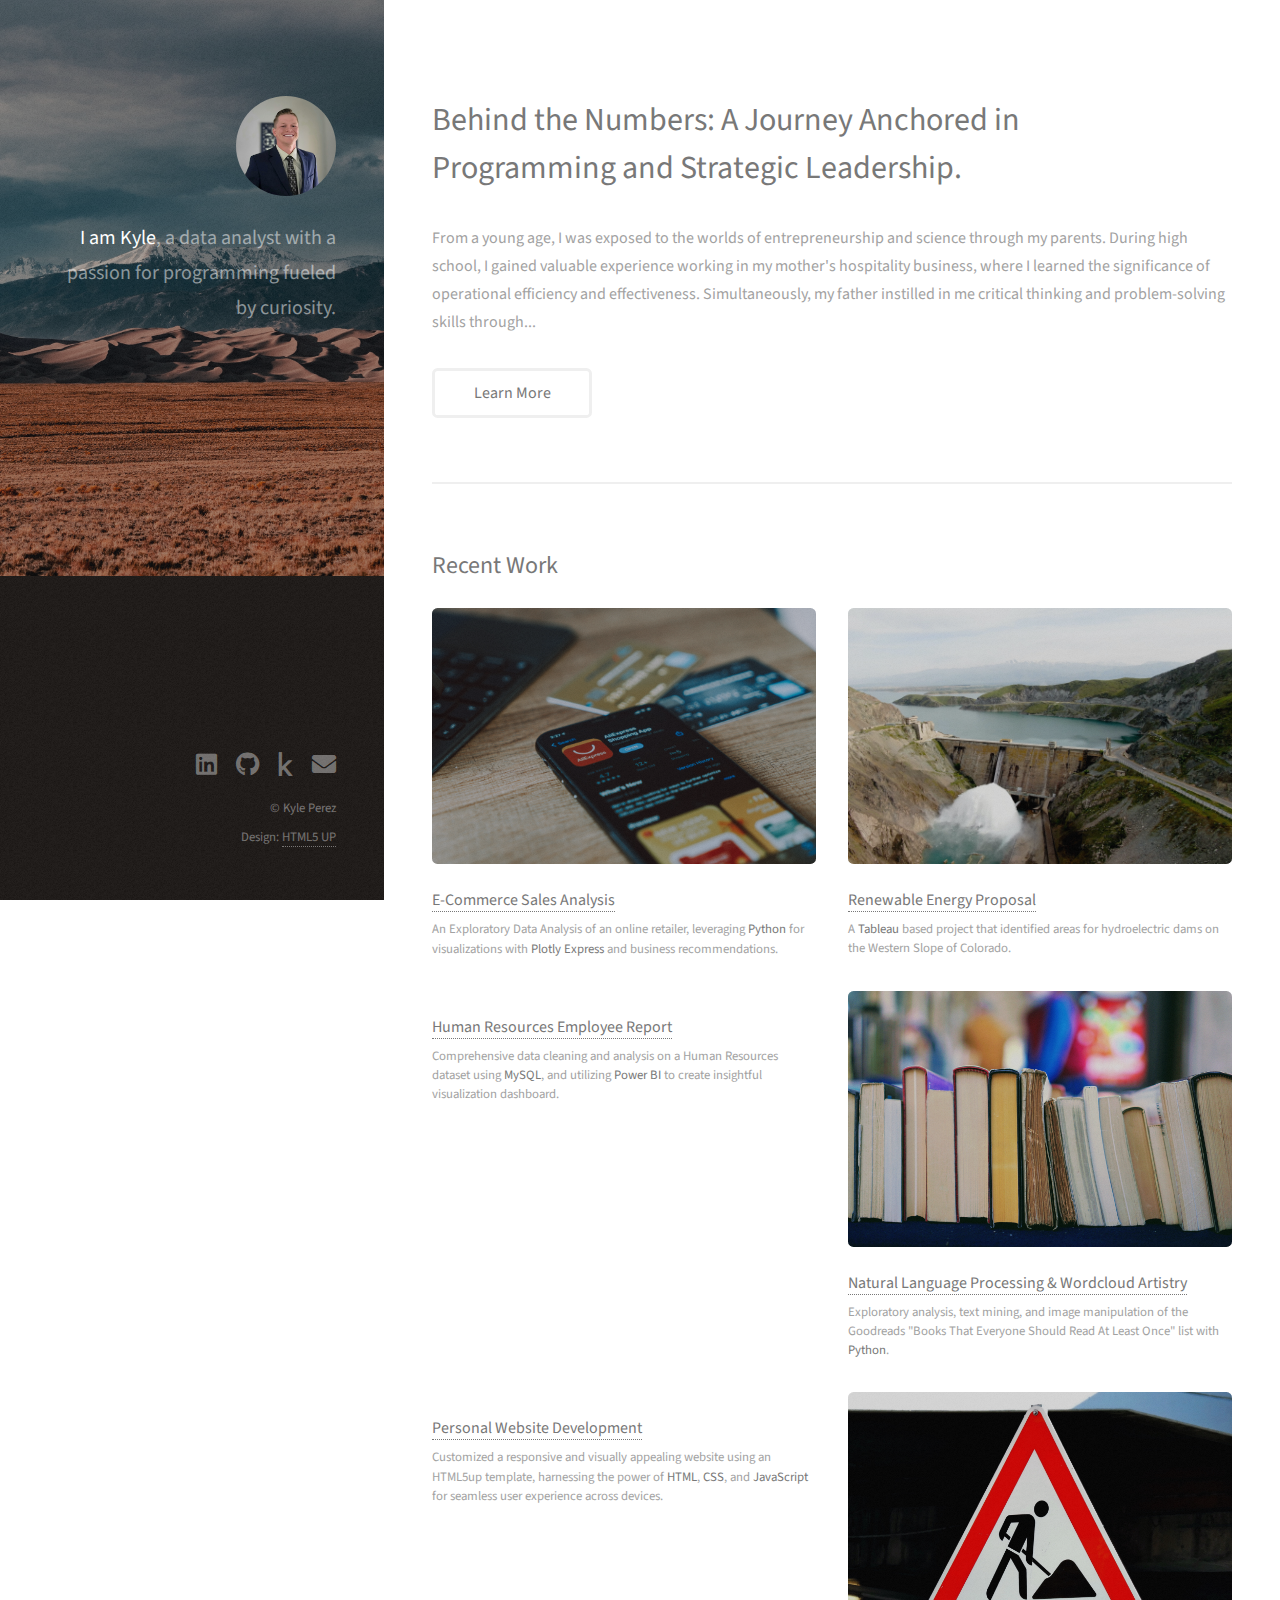
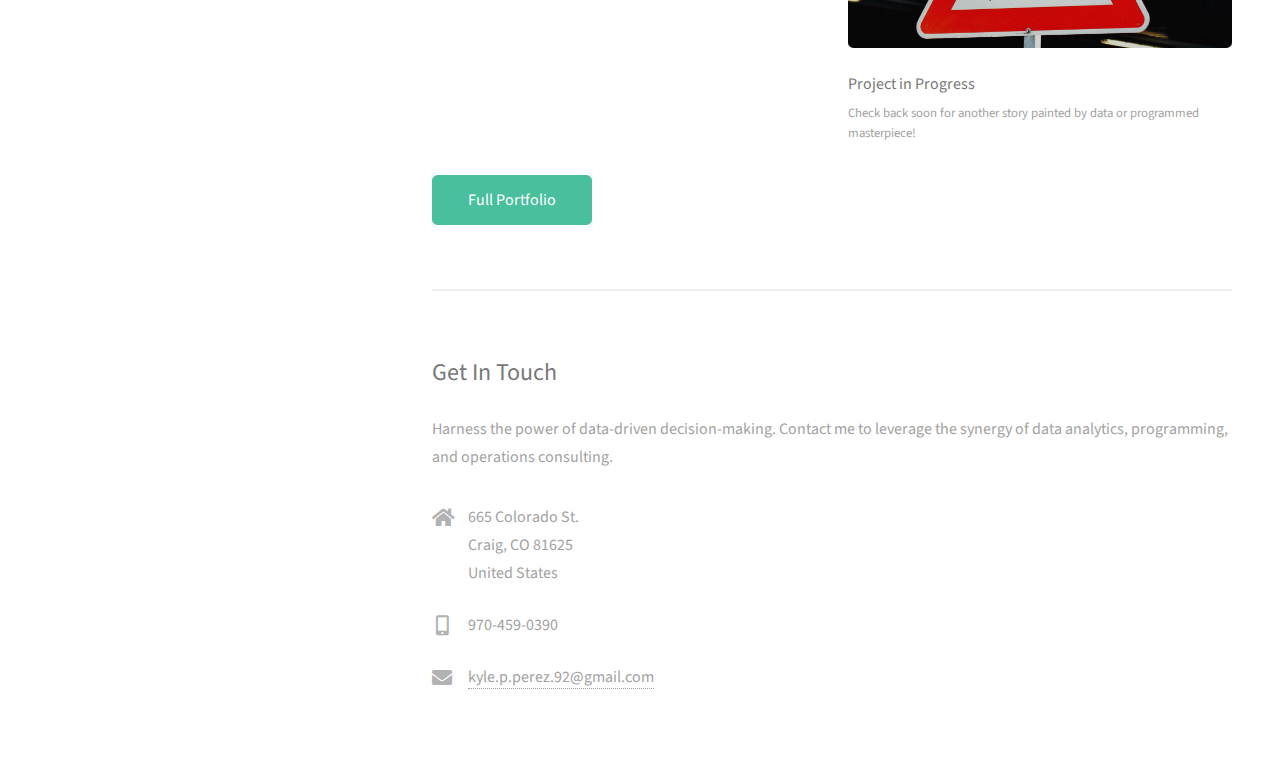
==== index.html @ 9a5f253b "hr" ====
<!DOCTYPE HTML>
<!--
	Strata by HTML5 UP
	html5up.net | @ajlkn
	Free for personal and commercial use under the CCA 3.0 license (html5up.net/license)
-->
<html>
	<head>
		<title>Kyle Perez</title>
		<meta charset="utf-8" />
		<meta name="viewport" content="width=device-width, initial-scale=1, user-scalable=no" />
		<link rel="stylesheet" href="assets/css/main.css" />
	</head>
	<body class="is-preload">

		<!-- Header -->
			<header id="header">
				<div class="inner">
					<a href="images/site_headshot.jpg" class="image avatar"><img src="images/site_headshot.jpg" alt="" /></a>
					<h1><strong>I am Kyle</strong>, a data analyst <br />
					with a passion for programming<br />
					fueled by curiosity.</h1>
				</div>
			</header>

		<!-- Main -->
			<div id="main">

				<!-- One -->
					<section id="one">
						<header class="major">
							<h2>Behind the Numbers: A Journey Anchored in<br />
								Programming and Strategic Leadership.</h2>
						</header>
						<p>From a young age, I was exposed to the worlds of entrepreneurship and science through my parents. During high school, I gained valuable experience working in my mother's hospitality business, where I learned the significance of operational efficiency and effectiveness. Simultaneously, my father instilled in me critical thinking and problem-solving skills through...</p>
						<ul class="actions">
							<li><a href="about-me.html" class="button">Learn More</a></li>
						</ul>
					</section>

				<!-- Two -->
					<section id="two">
						<h2>Recent Work</h2>
						<div class="row">
							<article class="col-6 col-12-xsmall work-item">
								<a href="images/fulls/ecommerce_sample.jpg" class="image fit thumb"><img src="images/thumbs/001.jpg" alt="" /></a>
								<h3><a href="https://nbviewer.org/github/kpperez/Online-Retailer-EDA/blob/main/PXecommerce.ipynb">E-Commerce Sales Analysis</a></h3>
								<p>
									An Exploratory Data Analysis of an online retailer, leveraging <b>Python</b> for visualizations with <b>Plotly Express</b> and business recommendations.
								</p>
							</article>
							<article class="col-6 col-12-xsmall work-item">
								<a href="images/fulls/hydro_elec_sample.jpg" class="image fit thumb"><img src="images/thumbs/002.jpg" alt="" /></a>
								<h3><a href="https://github.com/kpperez/Data-Analyst-Portfolio/tree/main/Renewable-Energy-Proposal">Renewable Energy Proposal</a></h3>
								<p>
									A <b>Tableau</b> based project that identified areas for hydroelectric dams on the Western Slope of Colorado.
								</p>
							</article>
							<article class="col-6 col-12-xsmall work-item">
								<a href="images/fulls/hr_sample.jpg" class="image fit thumb"><img src="images/thumbs/005.jpg" alt="" /></a>
								<h3><a href="https://github.com/kpperez/HR-Employee-Report/tree/main">Human Resources Employee Report</a></h3>
								<p>
									Comprehensive data cleaning and analysis on a Human Resources dataset using <b>MySQL</b>, and utilizing <b>Power BI</b> to create insightful visualization dashboard.
								</p>
							</article>
							<article class="col-6 col-12-xsmall work-item">
								<a href="images/fulls/bookcloud_sample.jpg" class="image fit thumb"><img src="images/thumbs/004.jpg" alt="" /></a>
								<h3><a href="https://github.com/kpperez/Data-Analyst-Portfolio/tree/main/Wordcloud-Artistry">Natural Language Processing & Wordcloud Artistry</a></h3>
								<p>
									Exploratory analysis, text mining, and image manipulation of the Goodreads "Books That Everyone Should Read At Least Once" list with <b>Python</b>.
								</p>
							</article>
							<article class="col-6 col-12-xsmall work-item">
								<a href="images/fulls/webpage_full.jpg" class="image fit thumb"><img src="images/thumbs/003.jpg" alt="" /></a>
								<h3><a href="https://github.com/kpperez/kyleperez.github.io">Personal Website Development</a></h3>
								<p>
									Customized a responsive and visually appealing website using an HTML5up template, harnessing the power of <b>HTML</b>, <b>CSS</b>, and <b>JavaScript</b> for seamless user experience across devices.
								</p>
							</article>
							<article class="col-6 col-12-xsmall work-item">
								<a href="images/fulls/006.jpg" class="image fit thumb"><img src="images/thumbs/006.jpg" alt="" /></a>
								<h3>Project in Progress</h3>
								<p>
									Check back soon for another story painted by data or programmed masterpiece!
								</p>
							</article>
						</div>
						<ul class="actions">
							<li><a href="https://github.com/kpperez/Data-Analyst-Portfolio" class="button primary">Full Portfolio</a></li>
						</ul>
					</section>

				<!-- Three -->
					<section id="three">
						<h2>Get In Touch</h2>
						<p>
							Harness the power of data-driven decision-making. Contact me to leverage the synergy of data analytics, programming, and operations consulting.
						</p>
						<div class="row">
							<div class="col-4 col-12-small">
								<ul class="labeled-icons">
									<li>
										<h3 class="icon solid fa-home"><span class="label">Address</span></h3>
										665 Colorado St.<br />
										Craig, CO 81625<br />
										United States
									</li>
									<li>
										<h3 class="icon solid fa-mobile-alt"><span class="label">Phone</span></h3>
										970-459-0390
									</li>
									<li>
										<h3 class="icon solid fa-envelope"><span class="label">Email</span></h3>
										<a href="mailto:kyle.p.perez.92@gmail.com">kyle.p.perez.92@gmail.com</a>
									</li>
								</ul>
							</div>
						</div>
					</section>

		<!-- Footer -->
			<footer id="footer">
				<div class="inner">
					<ul class="icons">
						<li><a href="https://www.linkedin.com/in/kyle-p-perez/" class="icon brands fa-linkedin"><span class="label">Linkedin</span></a></li>
						<li><a href="https://github.com/kpperez" class="icon brands fa-github"><span class="label">Github</span></a></li>
						<li><a href="https://www.kaggle.com/kpperez" class="icon brands fa-kaggle"><span class="label">Dribbble</span></a></li>
						<li><a href="mailto:kyle.p.perez.92@gmail.com" class="icon solid fa-envelope"><span class="label">Email</span></a></li>
					</ul>
					<ul class="copyright">
						<li>&copy; Kyle Perez</li><li>Design: <a href="http://html5up.net">HTML5 UP</a></li>
					</ul>
				</div>
			</footer>

		<!-- Scripts -->
			<script src="assets/js/jquery.min.js"></script>
			<script src="assets/js/jquery.poptrox.min.js"></script>
			<script src="assets/js/browser.min.js"></script>
			<script src="assets/js/breakpoints.min.js"></script>
			<script src="assets/js/util.js"></script>
			<script src="assets/js/main.js"></script>

	</body>
</html>
---- assets/css/main.css ----
@import url("fontawesome-all.min.css");
@import url("https://fonts.googleapis.com/css?family=Source+Sans+Pro:400,400italic");

/*
	Strata by HTML5 UP
	html5up.net | @ajlkn
	Free for personal and commercial use under the CCA 3.0 license (html5up.net/license)
*/

html, body, div, span, applet, object,
iframe, h1, h2, h3, h4, h5, h6, p, blockquote,
pre, a, abbr, acronym, address, big, cite,
code, del, dfn, em, img, ins, kbd, q, s, samp,
small, strike, strong, sub, sup, tt, var, b,
u, i, center, dl, dt, dd, ol, ul, li, fieldset,
form, label, legend, table, caption, tbody,
tfoot, thead, tr, th, td, article, aside,
canvas, details, embed, figure, figcaption,
footer, header, hgroup, menu, nav, output, ruby,
section, summary, time, mark, audio, video {
	margin: 0;
	padding: 0;
	border: 0;
	font-size: 100%;
	font: inherit;
	vertical-align: baseline;}

article, aside, details, figcaption, figure,
footer, header, hgroup, menu, nav, section {
	display: block;}

body {
	line-height: 1;
}

ol, ul {
	list-style: none;
}

blockquote, q {
	quotes: none;
}

	blockquote:before, blockquote:after, q:before, q:after {
		content: '';
		content: none;
	}

table {
	border-collapse: collapse;
	border-spacing: 0;
}

body {
	-webkit-text-size-adjust: none;
}

mark {
	background-color: transparent;
	color: inherit;
}

input::-moz-focus-inner {
	border: 0;
	padding: 0;
}

input, select, textarea {
	-moz-appearance: none;
	-webkit-appearance: none;
	-ms-appearance: none;
	appearance: none;
}

/* Basic */

	html {
		box-sizing: border-box;
	}

	*, *:before, *:after {
		box-sizing: inherit;
	}

	body {
		background: #fff;
	}

		body.is-preload *, body.is-preload *:before, body.is-preload *:after {
			-moz-animation: none !important;
			-webkit-animation: none !important;
			-ms-animation: none !important;
			animation: none !important;
			-moz-transition: none !important;
			-webkit-transition: none !important;
			-ms-transition: none !important;
			transition: none !important;
		}

	body, input, select, textarea {
		color: #a2a2a2;
		font-family: "Source Sans Pro", Helvetica, sans-serif;
		font-size: 16pt;
		font-weight: 400;
		line-height: 1.75em;
	}

	a {
		-moz-transition: color 0.2s ease-in-out, border-color 0.2s ease-in-out;
		-webkit-transition: color 0.2s ease-in-out, border-color 0.2s ease-in-out;
		-ms-transition: color 0.2s ease-in-out, border-color 0.2s ease-in-out;
		transition: color 0.2s ease-in-out, border-color 0.2s ease-in-out;
		border-bottom: dotted 1px;
		color: #49bf9d;
		text-decoration: none;
	}

		a:hover {
			border-bottom-color: transparent;
			color: #49bf9d !important;
			text-decoration: none;
		}

	strong, b {
		color: #787878;
		font-weight: 400;
	}

	em, i {
		font-style: italic;
	}

	p {
		margin: 0 0 2em 0;
	}

	h1, h2, h3, h4, h5, h6 {
		color: #787878;
		font-weight: 400;
		line-height: 1em;
		margin: 0 0 1em 0;
	}

		h1 a, h2 a, h3 a, h4 a, h5 a, h6 a {
			color: inherit;
			text-decoration: none;
		}

	h1 {
		font-size: 2em;
		line-height: 1.5em;
	}

	h2 {
		font-size: 1.5em;
		line-height: 1.5em;
	}

	h3 {
		font-size: 1.25em;
		line-height: 1.5em;
	}

	h4 {
		font-size: 1.1em;
		line-height: 1.5em;
	}

	h5 {
		font-size: 0.9em;
		line-height: 1.5em;
	}

	h6 {
		font-size: 0.7em;
		line-height: 1.5em;
	}

	sub {
		font-size: 0.8em;
		position: relative;
		top: 0.5em;
	}

	sup {
		font-size: 0.8em;
		position: relative;
		top: -0.5em;
	}

	hr {
		border: 0;
		border-bottom: solid 2px #efefef;
		margin: 2em 0;
	}

		hr.major {
			margin: 3em 0;
		}

	blockquote {
		border-left: solid 6px #efefef;
		font-style: italic;
		margin: 0 0 2em 0;
		padding: 0.5em 0 0.5em 1.5em;
	}

	code {
		background: #f7f7f7;
		border-radius: 0.35em;
		border: solid 2px #efefef;
		font-family: "Courier New", monospace;
		font-size: 0.9em;
		margin: 0 0.25em;
		padding: 0.25em 0.65em;
	}

	pre {
		-webkit-overflow-scrolling: touch;
		font-family: "Courier New", monospace;
		font-size: 0.9em;
		margin: 0 0 2em 0;
	}

		pre code {
			display: block;
			line-height: 1.75em;
			padding: 1em 1.5em;
			overflow-x: auto;
		}

	.align-left {
		text-align: left;
	}

	.align-center {
		text-align: center;
	}

	.align-right {
		text-align: right;
	}

/* Container */

	.container {
		margin: 0 auto;
		max-width: calc(100% - 4em);
		width: 100%;
	}

		.container.xsmall {
			width: 25%;
		}

		.container.small {
			width: 50%;
		}

		.container.medium {
			width: 75%;
		}

		.container.large {
			width: 125%;
		}

		.container.xlarge {
			width: 150%;
		}

		.container.max {
			width: 100%;
		}

		@media screen and (max-width: 980px) {

			.container {
				width: 100% !important;
				max-width: 100% !important;
			}

		}

		@media screen and (max-width: 480px) {

			.container {
				max-width: calc(100% - 3em);
			}

		}

/* Row */

	.row {
		display: flex;
		flex-wrap: wrap;
		box-sizing: border-box;
		align-items: stretch;
	}

		.row > * {
			box-sizing: border-box;
		}

		.row.gtr-uniform > * > :last-child {
			margin-bottom: 0;
		}

		.row.aln-left {
			justify-content: flex-start;
		}

		.row.aln-center {
			justify-content: center;
		}

		.row.aln-right {
			justify-content: flex-end;
		}

		.row.aln-top {
			align-items: flex-start;
		}

		.row.aln-middle {
			align-items: center;
		}

		.row.aln-bottom {
			align-items: flex-end;
		}

		.row > .imp {
			order: -1;
		}

		.row > .col-1 {
			width: 8.33333%;
		}

		.row > .off-1 {
			margin-left: 8.33333%;
		}

		.row > .col-2 {
			width: 16.66667%;
		}

		.row > .off-2 {
			margin-left: 16.66667%;
		}

		.row > .col-3 {
			width: 25%;
		}

		.row > .off-3 {
			margin-left: 25%;
		}

		.row > .col-4 {
			width: 33.33333%;
		}

		.row > .off-4 {
			margin-left: 33.33333%;
		}

		.row > .col-5 {
			width: 41.66667%;
		}

		.row > .off-5 {
			margin-left: 41.66667%;
		}

		.row > .col-6 {
			width: 50%;
		}

		.row > .off-6 {
			margin-left: 50%;
		}

		.row > .col-7 {
			width: 58.33333%;
		}

		.row > .off-7 {
			margin-left: 58.33333%;
		}

		.row > .col-8 {
			width: 66.66667%;
		}

		.row > .off-8 {
			margin-left: 66.66667%;
		}

		.row > .col-9 {
			width: 75%;
		}

		.row > .off-9 {
			margin-left: 75%;
		}

		.row > .col-10 {
			width: 83.33333%;
		}

		.row > .off-10 {
			margin-left: 83.33333%;
		}

		.row > .col-11 {
			width: 91.66667%;
		}

		.row > .off-11 {
			margin-left: 91.66667%;
		}

		.row > .col-12 {
			width: 100%;
		}

		.row > .off-12 {
			margin-left: 100%;
		}

		.row.gtr-0 {
			margin-top: 0;
			margin-left: 0em;
		}

			.row.gtr-0 > * {
				padding: 0 0 0 0em;
			}

			.row.gtr-0.gtr-uniform {
				margin-top: 0em;
			}

				.row.gtr-0.gtr-uniform > * {
					padding-top: 0em;
				}

		.row.gtr-25 {
			margin-top: 0;
			margin-left: -0.625em;
		}

			.row.gtr-25 > * {
				padding: 0 0 0 0.625em;
			}

			.row.gtr-25.gtr-uniform {
				margin-top: -0.625em;
			}

				.row.gtr-25.gtr-uniform > * {
					padding-top: 0.625em;
				}

		.row.gtr-50 {
			margin-top: 0;
			margin-left: -1.25em;
		}

			.row.gtr-50 > * {
				padding: 0 0 0 1.25em;
			}

			.row.gtr-50.gtr-uniform {
				margin-top: -1.25em;
			}

				.row.gtr-50.gtr-uniform > * {
					padding-top: 1.25em;
				}

		.row {
			margin-top: 0;
			margin-left: -2.5em;
		}

			.row > * {
				padding: 0 0 0 2.5em;
			}

			.row.gtr-uniform {
				margin-top: -2.5em;
			}

				.row.gtr-uniform > * {
					padding-top: 2.5em;
				}

		.row.gtr-150 {
			margin-top: 0;
			margin-left: -3.75em;
		}

			.row.gtr-150 > * {
				padding: 0 0 0 3.75em;
			}

			.row.gtr-150.gtr-uniform {
				margin-top: -3.75em;
			}

				.row.gtr-150.gtr-uniform > * {
					padding-top: 3.75em;
				}

		.row.gtr-200 {
			margin-top: 0;
			margin-left: -5em;
		}

			.row.gtr-200 > * {
				padding: 0 0 0 5em;
			}

			.row.gtr-200.gtr-uniform {
				margin-top: -5em;
			}

				.row.gtr-200.gtr-uniform > * {
					padding-top: 5em;
				}

		@media screen and (max-width: 1800px) {

			.row {
				display: flex;
				flex-wrap: wrap;
				box-sizing: border-box;
				align-items: stretch;
			}

				.row > * {
					box-sizing: border-box;
				}

				.row.gtr-uniform > * > :last-child {
					margin-bottom: 0;
				}

				.row.aln-left {
					justify-content: flex-start;
				}

				.row.aln-center {
					justify-content: center;
				}

				.row.aln-right {
					justify-content: flex-end;
				}

				.row.aln-top {
					align-items: flex-start;
				}

				.row.aln-middle {
					align-items: center;
				}

				.row.aln-bottom {
					align-items: flex-end;
				}

				.row > .imp-xlarge {
					order: -1;
				}

				.row > .col-1-xlarge {
					width: 8.33333%;
				}

				.row > .off-1-xlarge {
					margin-left: 8.33333%;
				}

				.row > .col-2-xlarge {
					width: 16.66667%;
				}

				.row > .off-2-xlarge {
					margin-left: 16.66667%;
				}

				.row > .col-3-xlarge {
					width: 25%;
				}

				.row > .off-3-xlarge {
					margin-left: 25%;
				}

				.row > .col-4-xlarge {
					width: 33.33333%;
				}

				.row > .off-4-xlarge {
					margin-left: 33.33333%;
				}

				.row > .col-5-xlarge {
					width: 41.66667%;
				}

				.row > .off-5-xlarge {
					margin-left: 41.66667%;
				}

				.row > .col-6-xlarge {
					width: 50%;
				}

				.row > .off-6-xlarge {
					margin-left: 50%;
				}

				.row > .col-7-xlarge {
					width: 58.33333%;
				}

				.row > .off-7-xlarge {
					margin-left: 58.33333%;
				}

				.row > .col-8-xlarge {
					width: 66.66667%;
				}

				.row > .off-8-xlarge {
					margin-left: 66.66667%;
				}

				.row > .col-9-xlarge {
					width: 75%;
				}

				.row > .off-9-xlarge {
					margin-left: 75%;
				}

				.row > .col-10-xlarge {
					width: 83.33333%;
				}

				.row > .off-10-xlarge {
					margin-left: 83.33333%;
				}

				.row > .col-11-xlarge {
					width: 91.66667%;
				}

				.row > .off-11-xlarge {
					margin-left: 91.66667%;
				}

				.row > .col-12-xlarge {
					width: 100%;
				}

				.row > .off-12-xlarge {
					margin-left: 100%;
				}

				.row.gtr-0 {
					margin-top: 0;
					margin-left: 0em;
				}

					.row.gtr-0 > * {
						padding: 0 0 0 0em;
					}

					.row.gtr-0.gtr-uniform {
						margin-top: 0em;
					}

						.row.gtr-0.gtr-uniform > * {
							padding-top: 0em;
						}

				.row.gtr-25 {
					margin-top: 0;
					margin-left: -0.625em;
				}

					.row.gtr-25 > * {
						padding: 0 0 0 0.625em;
					}

					.row.gtr-25.gtr-uniform {
						margin-top: -0.625em;
					}

						.row.gtr-25.gtr-uniform > * {
							padding-top: 0.625em;
						}

				.row.gtr-50 {
					margin-top: 0;
					margin-left: -1.25em;
				}

					.row.gtr-50 > * {
						padding: 0 0 0 1.25em;
					}

					.row.gtr-50.gtr-uniform {
						margin-top: -1.25em;
					}

						.row.gtr-50.gtr-uniform > * {
							padding-top: 1.25em;
						}

				.row {
					margin-top: 0;
					margin-left: -2.5em;
				}

					.row > * {
						padding: 0 0 0 2.5em;
					}

					.row.gtr-uniform {
						margin-top: -2.5em;
					}

						.row.gtr-uniform > * {
							padding-top: 2.5em;
						}

				.row.gtr-150 {
					margin-top: 0;
					margin-left: -3.75em;
				}

					.row.gtr-150 > * {
						padding: 0 0 0 3.75em;
					}

					.row.gtr-150.gtr-uniform {
						margin-top: -3.75em;
					}

						.row.gtr-150.gtr-uniform > * {
							padding-top: 3.75em;
						}

				.row.gtr-200 {
					margin-top: 0;
					margin-left: -5em;
				}

					.row.gtr-200 > * {
						padding: 0 0 0 5em;
					}

					.row.gtr-200.gtr-uniform {
						margin-top: -5em;
					}

						.row.gtr-200.gtr-uniform > * {
							padding-top: 5em;
						}

		}

		@media screen and (max-width: 1280px) {

			.row {
				display: flex;
				flex-wrap: wrap;
				box-sizing: border-box;
				align-items: stretch;
			}

				.row > * {
					box-sizing: border-box;
				}

				.row.gtr-uniform > * > :last-child {
					margin-bottom: 0;
				}

				.row.aln-left {
					justify-content: flex-start;
				}

				.row.aln-center {
					justify-content: center;
				}

				.row.aln-right {
					justify-content: flex-end;
				}

				.row.aln-top {
					align-items: flex-start;
				}

				.row.aln-middle {
					align-items: center;
				}

				.row.aln-bottom {
					align-items: flex-end;
				}

				.row > .imp-large {
					order: -1;
				}

				.row > .col-1-large {
					width: 8.33333%;
				}

				.row > .off-1-large {
					margin-left: 8.33333%;
				}

				.row > .col-2-large {
					width: 16.66667%;
				}

				.row > .off-2-large {
					margin-left: 16.66667%;
				}

				.row > .col-3-large {
					width: 25%;
				}

				.row > .off-3-large {
					margin-left: 25%;
				}

				.row > .col-4-large {
					width: 33.33333%;
				}

				.row > .off-4-large {
					margin-left: 33.33333%;
				}

				.row > .col-5-large {
					width: 41.66667%;
				}

				.row > .off-5-large {
					margin-left: 41.66667%;
				}

				.row > .col-6-large {
					width: 50%;
				}

				.row > .off-6-large {
					margin-left: 50%;
				}

				.row > .col-7-large {
					width: 58.33333%;
				}

				.row > .off-7-large {
					margin-left: 58.33333%;
				}

				.row > .col-8-large {
					width: 66.66667%;
				}

				.row > .off-8-large {
					margin-left: 66.66667%;
				}

				.row > .col-9-large {
					width: 75%;
				}

				.row > .off-9-large {
					margin-left: 75%;
				}

				.row > .col-10-large {
					width: 83.33333%;
				}

				.row > .off-10-large {
					margin-left: 83.33333%;
				}

				.row > .col-11-large {
					width: 91.66667%;
				}

				.row > .off-11-large {
					margin-left: 91.66667%;
				}

				.row > .col-12-large {
					width: 100%;
				}

				.row > .off-12-large {
					margin-left: 100%;
				}

				.row.gtr-0 {
					margin-top: 0;
					margin-left: 0em;
				}

					.row.gtr-0 > * {
						padding: 0 0 0 0em;
					}

					.row.gtr-0.gtr-uniform {
						margin-top: 0em;
					}

						.row.gtr-0.gtr-uniform > * {
							padding-top: 0em;
						}

				.row.gtr-25 {
					margin-top: 0;
					margin-left: -0.5em;
				}

					.row.gtr-25 > * {
						padding: 0 0 0 0.5em;
					}

					.row.gtr-25.gtr-uniform {
						margin-top: -0.5em;
					}

						.row.gtr-25.gtr-uniform > * {
							padding-top: 0.5em;
						}

				.row.gtr-50 {
					margin-top: 0;
					margin-left: -1em;
				}

					.row.gtr-50 > * {
						padding: 0 0 0 1em;
					}

					.row.gtr-50.gtr-uniform {
						margin-top: -1em;
					}

						.row.gtr-50.gtr-uniform > * {
							padding-top: 1em;
						}

				.row {
					margin-top: 0;
					margin-left: -2em;
				}

					.row > * {
						padding: 0 0 0 2em;
					}

					.row.gtr-uniform {
						margin-top: -2em;
					}

						.row.gtr-uniform > * {
							padding-top: 2em;
						}

				.row.gtr-150 {
					margin-top: 0;
					margin-left: -3em;
				}

					.row.gtr-150 > * {
						padding: 0 0 0 3em;
					}

					.row.gtr-150.gtr-uniform {
						margin-top: -3em;
					}

						.row.gtr-150.gtr-uniform > * {
							padding-top: 3em;
						}

				.row.gtr-200 {
					margin-top: 0;
					margin-left: -4em;
				}

					.row.gtr-200 > * {
						padding: 0 0 0 4em;
					}

					.row.gtr-200.gtr-uniform {
						margin-top: -4em;
					}

						.row.gtr-200.gtr-uniform > * {
							padding-top: 4em;
						}

		}

		@media screen and (max-width: 980px) {

			.row {
				display: flex;
				flex-wrap: wrap;
				box-sizing: border-box;
				align-items: stretch;
			}

				.row > * {
					box-sizing: border-box;
				}

				.row.gtr-uniform > * > :last-child {
					margin-bottom: 0;
				}

				.row.aln-left {
					justify-content: flex-start;
				}

				.row.aln-center {
					justify-content: center;
				}

				.row.aln-right {
					justify-content: flex-end;
				}

				.row.aln-top {
					align-items: flex-start;
				}

				.row.aln-middle {
					align-items: center;
				}

				.row.aln-bottom {
					align-items: flex-end;
				}

				.row > .imp-medium {
					order: -1;
				}

				.row > .col-1-medium {
					width: 8.33333%;
				}

				.row > .off-1-medium {
					margin-left: 8.33333%;
				}

				.row > .col-2-medium {
					width: 16.66667%;
				}

				.row > .off-2-medium {
					margin-left: 16.66667%;
				}

				.row > .col-3-medium {
					width: 25%;
				}

				.row > .off-3-medium {
					margin-left: 25%;
				}

				.row > .col-4-medium {
					width: 33.33333%;
				}

				.row > .off-4-medium {
					margin-left: 33.33333%;
				}

				.row > .col-5-medium {
					width: 41.66667%;
				}

				.row > .off-5-medium {
					margin-left: 41.66667%;
				}

				.row > .col-6-medium {
					width: 50%;
				}

				.row > .off-6-medium {
					margin-left: 50%;
				}

				.row > .col-7-medium {
					width: 58.33333%;
				}

				.row > .off-7-medium {
					margin-left: 58.33333%;
				}

				.row > .col-8-medium {
					width: 66.66667%;
				}

				.row > .off-8-medium {
					margin-left: 66.66667%;
				}

				.row > .col-9-medium {
					width: 75%;
				}

				.row > .off-9-medium {
					margin-left: 75%;
				}

				.row > .col-10-medium {
					width: 83.33333%;
				}

				.row > .off-10-medium {
					margin-left: 83.33333%;
				}

				.row > .col-11-medium {
					width: 91.66667%;
				}

				.row > .off-11-medium {
					margin-left: 91.66667%;
				}

				.row > .col-12-medium {
					width: 100%;
				}

				.row > .off-12-medium {
					margin-left: 100%;
				}

				.row.gtr-0 {
					margin-top: 0;
					margin-left: 0em;
				}

					.row.gtr-0 > * {
						padding: 0 0 0 0em;
					}

					.row.gtr-0.gtr-uniform {
						margin-top: 0em;
					}

						.row.gtr-0.gtr-uniform > * {
							padding-top: 0em;
						}

				.row.gtr-25 {
					margin-top: 0;
					margin-left: -0.5em;
				}

					.row.gtr-25 > * {
						padding: 0 0 0 0.5em;
					}

					.row.gtr-25.gtr-uniform {
						margin-top: -0.5em;
					}

						.row.gtr-25.gtr-uniform > * {
							padding-top: 0.5em;
						}

				.row.gtr-50 {
					margin-top: 0;
					margin-left: -1em;
				}

					.row.gtr-50 > * {
						padding: 0 0 0 1em;
					}

					.row.gtr-50.gtr-uniform {
						margin-top: -1em;
					}

						.row.gtr-50.gtr-uniform > * {
							padding-top: 1em;
						}

				.row {
					margin-top: 0;
					margin-left: -2em;
				}

					.row > * {
						padding: 0 0 0 2em;
					}

					.row.gtr-uniform {
						margin-top: -2em;
					}

						.row.gtr-uniform > * {
							padding-top: 2em;
						}

				.row.gtr-150 {
					margin-top: 0;
					margin-left: -3em;
				}

					.row.gtr-150 > * {
						padding: 0 0 0 3em;
					}

					.row.gtr-150.gtr-uniform {
						margin-top: -3em;
					}

						.row.gtr-150.gtr-uniform > * {
							padding-top: 3em;
						}

				.row.gtr-200 {
					margin-top: 0;
					margin-left: -4em;
				}

					.row.gtr-200 > * {
						padding: 0 0 0 4em;
					}

					.row.gtr-200.gtr-uniform {
						margin-top: -4em;
					}

						.row.gtr-200.gtr-uniform > * {
							padding-top: 4em;
						}

		}

		@media screen and (max-width: 736px) {

			.row {
				display: flex;
				flex-wrap: wrap;
				box-sizing: border-box;
				align-items: stretch;
			}

				.row > * {
					box-sizing: border-box;
				}

				.row.gtr-uniform > * > :last-child {
					margin-bottom: 0;
				}

				.row.aln-left {
					justify-content: flex-start;
				}

				.row.aln-center {
					justify-content: center;
				}

				.row.aln-right {
					justify-content: flex-end;
				}

				.row.aln-top {
					align-items: flex-start;
				}

				.row.aln-middle {
					align-items: center;
				}

				.row.aln-bottom {
					align-items: flex-end;
				}

				.row > .imp-small {
					order: -1;
				}

				.row > .col-1-small {
					width: 8.33333%;
				}

				.row > .off-1-small {
					margin-left: 8.33333%;
				}

				.row > .col-2-small {
					width: 16.66667%;
				}

				.row > .off-2-small {
					margin-left: 16.66667%;
				}

				.row > .col-3-small {
					width: 25%;
				}

				.row > .off-3-small {
					margin-left: 25%;
				}

				.row > .col-4-small {
					width: 33.33333%;
				}

				.row > .off-4-small {
					margin-left: 33.33333%;
				}

				.row > .col-5-small {
					width: 41.66667%;
				}

				.row > .off-5-small {
					margin-left: 41.66667%;
				}

				.row > .col-6-small {
					width: 50%;
				}

				.row > .off-6-small {
					margin-left: 50%;
				}

				.row > .col-7-small {
					width: 58.33333%;
				}

				.row > .off-7-small {
					margin-left: 58.33333%;
				}

				.row > .col-8-small {
					width: 66.66667%;
				}

				.row > .off-8-small {
					margin-left: 66.66667%;
				}

				.row > .col-9-small {
					width: 75%;
				}

				.row > .off-9-small {
					margin-left: 75%;
				}

				.row > .col-10-small {
					width: 83.33333%;
				}

				.row > .off-10-small {
					margin-left: 83.33333%;
				}

				.row > .col-11-small {
					width: 91.66667%;
				}

				.row > .off-11-small {
					margin-left: 91.66667%;
				}

				.row > .col-12-small {
					width: 100%;
				}

				.row > .off-12-small {
					margin-left: 100%;
				}

				.row.gtr-0 {
					margin-top: 0;
					margin-left: 0em;
				}

					.row.gtr-0 > * {
						padding: 0 0 0 0em;
					}

					.row.gtr-0.gtr-uniform {
						margin-top: 0em;
					}

						.row.gtr-0.gtr-uniform > * {
							padding-top: 0em;
						}

				.row.gtr-25 {
					margin-top: 0;
					margin-left: -0.375em;
				}

					.row.gtr-25 > * {
						padding: 0 0 0 0.375em;
					}

					.row.gtr-25.gtr-uniform {
						margin-top: -0.375em;
					}

						.row.gtr-25.gtr-uniform > * {
							padding-top: 0.375em;
						}

				.row.gtr-50 {
					margin-top: 0;
					margin-left: -0.75em;
				}

					.row.gtr-50 > * {
						padding: 0 0 0 0.75em;
					}

					.row.gtr-50.gtr-uniform {
						margin-top: -0.75em;
					}

						.row.gtr-50.gtr-uniform > * {
							padding-top: 0.75em;
						}

				.row {
					margin-top: 0;
					margin-left: -1.5em;
				}

					.row > * {
						padding: 0 0 0 1.5em;
					}

					.row.gtr-uniform {
						margin-top: -1.5em;
					}

						.row.gtr-uniform > * {
							padding-top: 1.5em;
						}

				.row.gtr-150 {
					margin-top: 0;
					margin-left: -2.25em;
				}

					.row.gtr-150 > * {
						padding: 0 0 0 2.25em;
					}

					.row.gtr-150.gtr-uniform {
						margin-top: -2.25em;
					}

						.row.gtr-150.gtr-uniform > * {
							padding-top: 2.25em;
						}

				.row.gtr-200 {
					margin-top: 0;
					margin-left: -3em;
				}

					.row.gtr-200 > * {
						padding: 0 0 0 3em;
					}

					.row.gtr-200.gtr-uniform {
						margin-top: -3em;
					}

						.row.gtr-200.gtr-uniform > * {
							padding-top: 3em;
						}

		}

		@media screen and (max-width: 480px) {

			.row {
				display: flex;
				flex-wrap: wrap;
				box-sizing: border-box;
				align-items: stretch;
			}

				.row > * {
					box-sizing: border-box;
				}

				.row.gtr-uniform > * > :last-child {
					margin-bottom: 0;
				}

				.row.aln-left {
					justify-content: flex-start;
				}

				.row.aln-center {
					justify-content: center;
				}

				.row.aln-right {
					justify-content: flex-end;
				}

				.row.aln-top {
					align-items: flex-start;
				}

				.row.aln-middle {
					align-items: center;
				}

				.row.aln-bottom {
					align-items: flex-end;
				}

				.row > .imp-xsmall {
					order: -1;
				}

				.row > .col-1-xsmall {
					width: 8.33333%;
				}

				.row > .off-1-xsmall {
					margin-left: 8.33333%;
				}

				.row > .col-2-xsmall {
					width: 16.66667%;
				}

				.row > .off-2-xsmall {
					margin-left: 16.66667%;
				}

				.row > .col-3-xsmall {
					width: 25%;
				}

				.row > .off-3-xsmall {
					margin-left: 25%;
				}

				.row > .col-4-xsmall {
					width: 33.33333%;
				}

				.row > .off-4-xsmall {
					margin-left: 33.33333%;
				}

				.row > .col-5-xsmall {
					width: 41.66667%;
				}

				.row > .off-5-xsmall {
					margin-left: 41.66667%;
				}

				.row > .col-6-xsmall {
					width: 50%;
				}

				.row > .off-6-xsmall {
					margin-left: 50%;
				}

				.row > .col-7-xsmall {
					width: 58.33333%;
				}

				.row > .off-7-xsmall {
					margin-left: 58.33333%;
				}

				.row > .col-8-xsmall {
					width: 66.66667%;
				}

				.row > .off-8-xsmall {
					margin-left: 66.66667%;
				}

				.row > .col-9-xsmall {
					width: 75%;
				}

				.row > .off-9-xsmall {
					margin-left: 75%;
				}

				.row > .col-10-xsmall {
					width: 83.33333%;
				}

				.row > .off-10-xsmall {
					margin-left: 83.33333%;
				}

				.row > .col-11-xsmall {
					width: 91.66667%;
				}

				.row > .off-11-xsmall {
					margin-left: 91.66667%;
				}

				.row > .col-12-xsmall {
					width: 100%;
				}

				.row > .off-12-xsmall {
					margin-left: 100%;
				}

				.row.gtr-0 {
					margin-top: 0;
					margin-left: 0em;
				}

					.row.gtr-0 > * {
						padding: 0 0 0 0em;
					}

					.row.gtr-0.gtr-uniform {
						margin-top: 0em;
					}

						.row.gtr-0.gtr-uniform > * {
							padding-top: 0em;
						}

				.row.gtr-25 {
					margin-top: 0;
					margin-left: -0.375em;
				}

					.row.gtr-25 > * {
						padding: 0 0 0 0.375em;
					}

					.row.gtr-25.gtr-uniform {
						margin-top: -0.375em;
					}

						.row.gtr-25.gtr-uniform > * {
							padding-top: 0.375em;
						}

				.row.gtr-50 {
					margin-top: 0;
					margin-left: -0.75em;
				}

					.row.gtr-50 > * {
						padding: 0 0 0 0.75em;
					}

					.row.gtr-50.gtr-uniform {
						margin-top: -0.75em;
					}

						.row.gtr-50.gtr-uniform > * {
							padding-top: 0.75em;
						}

				.row {
					margin-top: 0;
					margin-left: -1.5em;
				}

					.row > * {
						padding: 0 0 0 1.5em;
					}

					.row.gtr-uniform {
						margin-top: -1.5em;
					}

						.row.gtr-uniform > * {
							padding-top: 1.5em;
						}

				.row.gtr-150 {
					margin-top: 0;
					margin-left: -2.25em;
				}

					.row.gtr-150 > * {
						padding: 0 0 0 2.25em;
					}

					.row.gtr-150.gtr-uniform {
						margin-top: -2.25em;
					}

						.row.gtr-150.gtr-uniform > * {
							padding-top: 2.25em;
						}

				.row.gtr-200 {
					margin-top: 0;
					margin-left: -3em;
				}

					.row.gtr-200 > * {
						padding: 0 0 0 3em;
					}

					.row.gtr-200.gtr-uniform {
						margin-top: -3em;
					}

						.row.gtr-200.gtr-uniform > * {
							padding-top: 3em;
						}

		}

/* Section/Article */

	section.special, article.special {
		text-align: center;
	}

	header p {
		color: #b2b2b2;
		position: relative;
		margin: 0 0 1.5em 0;
	}

	header h2 + p {
		font-size: 1.25em;
		margin-top: -1em;
		line-height: 1.5em;
	}

	header h3 + p {
		font-size: 1.1em;
		margin-top: -0.8em;
		line-height: 1.5em;
	}

	header h4 + p,
	header h5 + p,
	header h6 + p {
		font-size: 0.9em;
		margin-top: -0.6em;
		line-height: 1.5em;
	}

	header.major h2 {
		font-size: 2em;
	}

/* Form */

	form {
		margin: 0 0 2em 0;
	}

	label {
		color: #787878;
		display: block;
		font-size: 0.9em;
		font-weight: 400;
		margin: 0 0 1em 0;
	}

	input[type="text"],
	input[type="password"],
	input[type="email"],
	select,
	textarea {
		-moz-appearance: none;
		-webkit-appearance: none;
		-ms-appearance: none;
		appearance: none;
		background: #f7f7f7;
		border-radius: 0.35em;
		border: solid 2px transparent;
		color: inherit;
		display: block;
		outline: 0;
		padding: 0 0.75em;
		text-decoration: none;
		width: 100%;
	}

		input[type="text"]:invalid,
		input[type="password"]:invalid,
		input[type="email"]:invalid,
		select:invalid,
		textarea:invalid {
			box-shadow: none;
		}

		input[type="text"]:focus,
		input[type="password"]:focus,
		input[type="email"]:focus,
		select:focus,
		textarea:focus {
			border-color: #49bf9d;
		}

	select {
		background-image: url("data:image/svg+xml;charset=utf8,%3Csvg xmlns='http://www.w3.org/2000/svg' width='40' height='40' preserveAspectRatio='none' viewBox='0 0 40 40'%3E%3Cpath d='M9.4,12.3l10.4,10.4l10.4-10.4c0.2-0.2,0.5-0.4,0.9-0.4c0.3,0,0.6,0.1,0.9,0.4l3.3,3.3c0.2,0.2,0.4,0.5,0.4,0.9 c0,0.4-0.1,0.6-0.4,0.9L20.7,31.9c-0.2,0.2-0.5,0.4-0.9,0.4c-0.3,0-0.6-0.1-0.9-0.4L4.3,17.3c-0.2-0.2-0.4-0.5-0.4-0.9 c0-0.4,0.1-0.6,0.4-0.9l3.3-3.3c0.2-0.2,0.5-0.4,0.9-0.4S9.1,12.1,9.4,12.3z' fill='%23dfdfdf' /%3E%3C/svg%3E");
		background-size: 1.25rem;
		background-repeat: no-repeat;
		background-position: calc(100% - 1rem) center;
		height: 2.75em;
		padding-right: 2.75em;
		text-overflow: ellipsis;
	}

		select option {
			color: #787878;
			background: #fff;
		}

		select:focus::-ms-value {
			background-color: transparent;
		}

		select::-ms-expand {
			display: none;
		}

	input[type="text"],
	input[type="password"],
	input[type="email"],
	select {
		height: 2.75em;
	}

	textarea {
		padding: 0.75em;
	}

	input[type="checkbox"],
	input[type="radio"] {
		-moz-appearance: none;
		-webkit-appearance: none;
		-ms-appearance: none;
		appearance: none;
		display: block;
		float: left;
		margin-right: -2em;
		opacity: 0;
		width: 1em;
		z-index: -1;
	}

		input[type="checkbox"] + label,
		input[type="radio"] + label {
			text-decoration: none;
			color: #a2a2a2;
			cursor: pointer;
			display: inline-block;
			font-size: 1em;
			font-weight: 400;
			padding-left: 2.4em;
			padding-right: 0.75em;
			position: relative;
		}

			input[type="checkbox"] + label:before,
			input[type="radio"] + label:before {
				-moz-osx-font-smoothing: grayscale;
				-webkit-font-smoothing: antialiased;
				display: inline-block;
				font-style: normal;
				font-variant: normal;
				text-rendering: auto;
				line-height: 1;
				text-transform: none !important;
				font-family: 'Font Awesome 5 Free';
				font-weight: 900;
			}

			input[type="checkbox"] + label:before,
			input[type="radio"] + label:before {
				background: #f7f7f7;
				border-radius: 0.35em;
				border: solid 2px transparent;
				content: '';
				display: inline-block;
				font-size: 0.8em;
				height: 2.0625em;
				left: 0;
				line-height: 1.85625em;
				position: absolute;
				text-align: center;
				top: 0;
				width: 2.0625em;
			}

		input[type="checkbox"]:checked + label:before,
		input[type="radio"]:checked + label:before {
			background: #787878;
			border-color: #787878;
			color: #fff;
			content: '\f00c';
		}

		input[type="checkbox"]:focus + label:before,
		input[type="radio"]:focus + label:before {
			border-color: #49bf9d;
		}

	input[type="checkbox"] + label:before {
		border-radius: 0.35em;
	}

	input[type="radio"] + label:before {
		border-radius: 100%;
	}

	::-webkit-input-placeholder {
		color: #b2b2b2 !important;
		opacity: 1.0;
	}

	:-moz-placeholder {
		color: #b2b2b2 !important;
		opacity: 1.0;
	}

	::-moz-placeholder {
		color: #b2b2b2 !important;
		opacity: 1.0;
	}

	:-ms-input-placeholder {
		color: #b2b2b2 !important;
		opacity: 1.0;
	}

/* Box */

	.box {
		border-radius: 0.35em;
		border: solid 2px #efefef;
		margin-bottom: 2em;
		padding: 1.5em;
	}

		.box > :last-child,
		.box > :last-child > :last-child,
		.box > :last-child > :last-child > :last-child {
			margin-bottom: 0;
		}

		.box.alt {
			border: 0;
			border-radius: 0;
			padding: 0;
		}

/* Icon */

	.icon {
		text-decoration: none;
		border-bottom: none;
		position: relative;
	}

		.icon:before {
			-moz-osx-font-smoothing: grayscale;
			-webkit-font-smoothing: antialiased;
			display: inline-block;
			font-style: normal;
			font-variant: normal;
			text-rendering: auto;
			line-height: 1;
			text-transform: none !important;
			font-family: 'Font Awesome 5 Free';
			font-weight: 400;
		}

		.icon > .label {
			display: none;
		}

		.icon:before {
			line-height: inherit;
		}

		.icon.solid:before {
			font-weight: 900;
		}

		.icon.brands:before {
			font-family: 'Font Awesome 5 Brands';
		}

/* Image */

	.image {
		border-radius: 0.35em;
		border: 0;
		display: inline-block;
		position: relative;
	}

		.image:before {
			-moz-transition: opacity 0.2s ease-in-out;
			-webkit-transition: opacity 0.2s ease-in-out;
			-ms-transition: opacity 0.2s ease-in-out;
			transition: opacity 0.2s ease-in-out;
			background: url("images/overlay.png");
			border-radius: 0.35em;
			content: '';
			display: block;
			height: 100%;
			left: 0;
			opacity: 0.5;
			position: absolute;
			top: 0;
			width: 100%;
		}

		.image.thumb {
			text-align: center;
		}

			.image.thumb:after {
				-moz-transition: opacity 0.2s ease-in-out;
				-webkit-transition: opacity 0.2s ease-in-out;
				-ms-transition: opacity 0.2s ease-in-out;
				transition: opacity 0.2s ease-in-out;
				border-radius: 0.35em;
				border: solid 3px rgba(255, 255, 255, 0.5);
				color: #fff;
				content: 'View';
				display: inline-block;
				font-size: 0.8em;
				font-weight: 400;
				left: 50%;
				line-height: 2.25em;
				margin: -1.25em 0 0 -3em;
				opacity: 0;
				padding: 0 1.5em;
				position: absolute;
				text-align: center;
				text-decoration: none;
				top: 50%;
				white-space: nowrap;
			}

			.image.thumb:hover:after {
				opacity: 1.0;
			}

			.image.thumb:hover:before {
				background: url("images/overlay.png"), url("images/overlay.png");
				opacity: 1.0;
			}

		.image img {
			border-radius: 0.35em;
			display: block;
		}

		.image.left {
			float: left;
			margin: 0 1.5em 1em 0;
			top: 0.25em;
		}

		.image.right {
			float: right;
			margin: 0 0 1em 1.5em;
			top: 0.25em;
		}

		.image.left, .image.right {
			max-width: 40%;
		}

			.image.left img, .image.right img {
				width: 100%;
			}

		.image.fit {
			display: block;
			margin: 0 0 2em 0;
			width: 100%;
		}

			.image.fit img {
				width: 100%;
			}

		.image.avatar {
			border-radius: 100%;
		}

			.image.avatar:before {
				display: none;
			}

			.image.avatar img {
				border-radius: 100%;
				width: 100%;
			}

/* List */

	ol {
		list-style: decimal;
		margin: 0 0 2em 0;
		padding-left: 1.25em;
	}

		ol li {
			padding-left: 0.25em;
		}

	ul {
		list-style: disc;
		margin: 0 0 2em 0;
		padding-left: 1em;
	}

		ul li {
			padding-left: 0.5em;
		}

		ul.alt {
			list-style: none;
			padding-left: 0;
		}

			ul.alt li {
				border-top: solid 2px #efefef;
				padding: 0.5em 0;
			}

				ul.alt li:first-child {
					border-top: 0;
					padding-top: 0;
				}

	dl {
		margin: 0 0 2em 0;
	}

/* Icons */

	ul.icons {
		cursor: default;
		list-style: none;
		padding-left: 0;
	}

		ul.icons li {
			display: inline-block;
			padding: 0 1em 0 0;
		}

			ul.icons li:last-child {
				padding-right: 0;
			}

			ul.icons li .icon:before {
				font-size: 1.5em;
			}

/* Labeled Icons */

	ul.labeled-icons {
		list-style: none;
		padding: 0;
	}

		ul.labeled-icons li {
			line-height: 1.75em;
			margin: 1.5em 0 0 0;
			padding-left: 2.25em;
			position: relative;
		}

			ul.labeled-icons li:first-child {
				margin-top: 0;
			}

			ul.labeled-icons li a {
				color: inherit;
			}

			ul.labeled-icons li h3 {
				color: #b2b2b2;
				left: 0;
				position: absolute;
				text-align: center;
				top: 0;
				width: 1em;
			}

/* Actions */

	ul.actions {
		display: -moz-flex;
		display: -webkit-flex;
		display: -ms-flex;
		display: flex;
		cursor: default;
		list-style: none;
		margin-left: -1em;
		padding-left: 0;
	}

		ul.actions li {
			padding: 0 0 0 1em;
			vertical-align: middle;
		}

		ul.actions.special {
			-moz-justify-content: center;
			-webkit-justify-content: center;
			-ms-justify-content: center;
			justify-content: center;
			width: 100%;
			margin-left: 0;
		}

			ul.actions.special li:first-child {
				padding-left: 0;
			}

		ul.actions.stacked {
			-moz-flex-direction: column;
			-webkit-flex-direction: column;
			-ms-flex-direction: column;
			flex-direction: column;
			margin-left: 0;
		}

			ul.actions.stacked li {
				padding: 1.3em 0 0 0;
			}

				ul.actions.stacked li:first-child {
					padding-top: 0;
				}

		ul.actions.fit {
			width: calc(100% + 1em);
		}

			ul.actions.fit li {
				-moz-flex-grow: 1;
				-webkit-flex-grow: 1;
				-ms-flex-grow: 1;
				flex-grow: 1;
				-moz-flex-shrink: 1;
				-webkit-flex-shrink: 1;
				-ms-flex-shrink: 1;
				flex-shrink: 1;
				width: 100%;
			}

				ul.actions.fit li > * {
					width: 100%;
				}

			ul.actions.fit.stacked {
				width: 100%;
			}

		@media screen and (max-width: 480px) {

			ul.actions:not(.fixed) {
				-moz-flex-direction: column;
				-webkit-flex-direction: column;
				-ms-flex-direction: column;
				flex-direction: column;
				margin-left: 0;
				width: 100% !important;
			}

				ul.actions:not(.fixed) li {
					-moz-flex-grow: 1;
					-webkit-flex-grow: 1;
					-ms-flex-grow: 1;
					flex-grow: 1;
					-moz-flex-shrink: 1;
					-webkit-flex-shrink: 1;
					-ms-flex-shrink: 1;
					flex-shrink: 1;
					padding: 1em 0 0 0;
					text-align: center;
					width: 100%;
				}

					ul.actions:not(.fixed) li > * {
						width: 100%;
					}

					ul.actions:not(.fixed) li:first-child {
						padding-top: 0;
					}

					ul.actions:not(.fixed) li input[type="submit"],
					ul.actions:not(.fixed) li input[type="reset"],
					ul.actions:not(.fixed) li input[type="button"],
					ul.actions:not(.fixed) li button,
					ul.actions:not(.fixed) li .button {
						width: 100%;
					}

						ul.actions:not(.fixed) li input[type="submit"].icon:before,
						ul.actions:not(.fixed) li input[type="reset"].icon:before,
						ul.actions:not(.fixed) li input[type="button"].icon:before,
						ul.actions:not(.fixed) li button.icon:before,
						ul.actions:not(.fixed) li .button.icon:before {
							margin-left: -0.5em;
						}

		}

/* Table */

	.table-wrapper {
		-webkit-overflow-scrolling: touch;
		overflow-x: auto;
	}

	table {
		margin: 0 0 2em 0;
		width: 100%;
	}

		table tbody tr {
			border: solid 1px #efefef;
			border-left: 0;
			border-right: 0;
		}

			table tbody tr:nth-child(2n + 1) {
				background-color: #f7f7f7;
			}

		table td {
			padding: 0.75em 0.75em;
		}

		table th {
			color: #787878;
			font-size: 0.9em;
			font-weight: 400;
			padding: 0 0.75em 0.75em 0.75em;
			text-align: left;
		}

		table thead {
			border-bottom: solid 2px #efefef;
		}

		table tfoot {
			border-top: solid 2px #efefef;
		}

		table.alt {
			border-collapse: separate;
		}

			table.alt tbody tr td {
				border: solid 2px #efefef;
				border-left-width: 0;
				border-top-width: 0;
			}

				table.alt tbody tr td:first-child {
					border-left-width: 2px;
				}

			table.alt tbody tr:first-child td {
				border-top-width: 2px;
			}

			table.alt thead {
				border-bottom: 0;
			}

			table.alt tfoot {
				border-top: 0;
			}

/* Button */

	input[type="submit"],
	input[type="reset"],
	input[type="button"],
	.button {
		-moz-appearance: none;
		-webkit-appearance: none;
		-ms-appearance: none;
		appearance: none;
		-moz-transition: background-color 0.2s ease-in-out, color 0.2s ease-in-out, border-color 0.2s ease-in-out;
		-webkit-transition: background-color 0.2s ease-in-out, color 0.2s ease-in-out, border-color 0.2s ease-in-out;
		-ms-transition: background-color 0.2s ease-in-out, color 0.2s ease-in-out, border-color 0.2s ease-in-out;
		transition: background-color 0.2s ease-in-out, color 0.2s ease-in-out, border-color 0.2s ease-in-out;
		background-color: transparent;
		border-radius: 0.35em;
		border: solid 3px #efefef;
		color: #787878 !important;
		cursor: pointer;
		display: inline-block;
		font-weight: 400;
		height: 3.15em;
		height: calc(2.75em + 6px);
		line-height: 2.75em;
		min-width: 10em;
		padding: 0 1.5em;
		text-align: center;
		text-decoration: none;
		white-space: nowrap;
	}

		input[type="submit"]:hover,
		input[type="reset"]:hover,
		input[type="button"]:hover,
		.button:hover {
			border-color: #49bf9d;
			color: #49bf9d !important;
		}

		input[type="submit"]:active,
		input[type="reset"]:active,
		input[type="button"]:active,
		.button:active {
			background-color: rgba(73, 191, 157, 0.1);
			border-color: #49bf9d;
			color: #49bf9d !important;
		}

		input[type="submit"].icon,
		input[type="reset"].icon,
		input[type="button"].icon,
		.button.icon {
			padding-left: 1.35em;
		}

			input[type="submit"].icon:before,
			input[type="reset"].icon:before,
			input[type="button"].icon:before,
			.button.icon:before {
				margin-right: 0.5em;
			}

		input[type="submit"].fit,
		input[type="reset"].fit,
		input[type="button"].fit,
		.button.fit {
			min-width: 0;
			width: 100%;
		}

		input[type="submit"].small,
		input[type="reset"].small,
		input[type="button"].small,
		.button.small {
			font-size: 0.8em;
		}

		input[type="submit"].large,
		input[type="reset"].large,
		input[type="button"].large,
		.button.large {
			font-size: 1.35em;
		}

		input[type="submit"].primary,
		input[type="reset"].primary,
		input[type="button"].primary,
		.button.primary {
			background-color: #49bf9d;
			border-color: #49bf9d;
			color: #ffffff !important;
		}

			input[type="submit"].primary:hover,
			input[type="reset"].primary:hover,
			input[type="button"].primary:hover,
			.button.primary:hover {
				background-color: #5cc6a7;
				border-color: #5cc6a7;
			}

			input[type="submit"].primary:active,
			input[type="reset"].primary:active,
			input[type="button"].primary:active,
			.button.primary:active {
				background-color: #3eb08f;
				border-color: #3eb08f;
			}

		input[type="submit"].disabled, input[type="submit"]:disabled,
		input[type="reset"].disabled,
		input[type="reset"]:disabled,
		input[type="button"].disabled,
		input[type="button"]:disabled,
		.button.disabled,
		.button:disabled {
			background-color: #e7e7e7 !important;
			border-color: #e7e7e7 !important;
			color: #b2b2b2 !important;
			cursor: default;
		}

/* Work Item */

	.work-item {
		margin: 0 0 2em 0;
	}

		.work-item .image {
			margin: 0 0 1.5em 0;
		}

		.work-item h3 {
			font-size: 1em;
			margin: 0 0 0.5em 0;
		}

		.work-item p {
			font-size: 0.8em;
			line-height: 1.5em;
			margin: 0;
		}

/* Header */

	#header {
		display: -moz-flex;
		display: -webkit-flex;
		display: -ms-flex;
		display: flex;
		-moz-flex-direction: column;
		-webkit-flex-direction: column;
		-ms-flex-direction: column;
		flex-direction: column;
		-moz-align-items: -moz-flex-end;
		-webkit-align-items: -webkit-flex-end;
		-ms-align-items: -ms-flex-end;
		align-items: flex-end;
		-moz-justify-content: space-between;
		-webkit-justify-content: space-between;
		-ms-justify-content: space-between;
		justify-content: space-between;
		background-color: #1f1815;
		background-attachment: scroll,								scroll;
		background-image: url("images/overlay.png"), url("../../images/colin-lloyd--IyFkzVo_7A-unsplash.jpg");
		background-position: top left,							top left;
		background-repeat: repeat,								no-repeat;
		background-size: auto,								150%;
		color: rgba(255, 255, 255, 0.5);
		height: 100%;
		left: 0;
		padding: 8em 4em;
		position: fixed;
		text-align: right;
		top: 0;
		width: 35%;
	}

		#header > * {
			-moz-flex-shrink: 0;
			-webkit-flex-shrink: 0;
			-ms-flex-shrink: 0;
			flex-shrink: 0;
			width: 100%;
		}

		#header > .inner {
			-moz-flex-grow: 1;
			-webkit-flex-grow: 1;
			-ms-flex-grow: 1;
			flex-grow: 1;
			margin: 0 0 2em 0;
		}

		#header strong, #header b {
			color: #ffffff;
		}

		#header h2, #header h3, #header h4, #header h5, #header h6 {
			color: #ffffff;
		}

		#header h1 {
			color: rgba(255, 255, 255, 0.5);
			font-size: 1.35em;
			line-height: 1.75em;
			margin: 0;
		}

		#header .image.avatar {
			margin: 0 0 1em 0;
			width: 6.25em;
		}

/* Footer */

	#footer .icons {
		margin: 1em 0 0 0;
	}

		#footer .icons a {
			color: rgba(255, 255, 255, 0.4);
		}

	#footer .copyright {
		color: rgba(255, 255, 255, 0.4);
		font-size: 0.8em;
		list-style: none;
		margin: 1em 0 0 0;
		padding: 0;
	}

		#footer .copyright li {
			border-left: solid 1px rgba(255, 255, 255, 0.25);
			display: inline-block;
			line-height: 1em;
			margin-left: 0.75em;
			padding-left: 0.75em;
		}

			#footer .copyright li:first-child {
				border-left: 0;
				margin-left: 0;
				padding-left: 0;
			}

			#footer .copyright li a {
				color: inherit;
			}

/* Main */

	#main {
		margin-left: 35%;
		max-width: 54em;
		padding: 8em 4em 4em 4em;
		width: calc(100% - 35%);
	}

		#main > section {
			border-top: solid 2px #efefef;
			margin: 4em 0 0 0;
			padding: 4em 0 0 0;
		}

			#main > section:first-child {
				border-top: 0;
				margin-top: 0;
				padding-top: 0;
			}

/* Poptrox */

	@-moz-keyframes spin {
		0% {
			-moz-transform: rotate(0deg);
			-webkit-transform: rotate(0deg);
			-ms-transform: rotate(0deg);
			transform: rotate(0deg);
		}

		100% {
			-moz-transform: rotate(360deg);
			-webkit-transform: rotate(360deg);
			-ms-transform: rotate(360deg);
			transform: rotate(360deg);
		}
	}

	@-webkit-keyframes spin {
		0% {
			-moz-transform: rotate(0deg);
			-webkit-transform: rotate(0deg);
			-ms-transform: rotate(0deg);
			transform: rotate(0deg);
		}

		100% {
			-moz-transform: rotate(360deg);
			-webkit-transform: rotate(360deg);
			-ms-transform: rotate(360deg);
			transform: rotate(360deg);
		}
	}

	@-ms-keyframes spin {
		0% {
			-moz-transform: rotate(0deg);
			-webkit-transform: rotate(0deg);
			-ms-transform: rotate(0deg);
			transform: rotate(0deg);
		}

		100% {
			-moz-transform: rotate(360deg);
			-webkit-transform: rotate(360deg);
			-ms-transform: rotate(360deg);
			transform: rotate(360deg);
		}
	}

	@keyframes spin {
		0% {
			-moz-transform: rotate(0deg);
			-webkit-transform: rotate(0deg);
			-ms-transform: rotate(0deg);
			transform: rotate(0deg);
		}

		100% {
			-moz-transform: rotate(360deg);
			-webkit-transform: rotate(360deg);
			-ms-transform: rotate(360deg);
			transform: rotate(360deg);
		}
	}

	.poptrox-popup {
		-moz-box-sizing: content-box;
		-webkit-box-sizing: content-box;
		-ms-box-sizing: content-box;
		box-sizing: content-box;
		-webkit-tap-highlight-color: rgba(255, 255, 255, 0);
		background: #fff;
		border-radius: 0.35em;
		box-shadow: 0 0.1em 0.15em 0 rgba(0, 0, 0, 0.15);
		overflow: hidden;
		padding-bottom: 3em;
	}

		.poptrox-popup .loader {
			text-decoration: none;
			-moz-animation: spin 1s linear infinite;
			-webkit-animation: spin 1s linear infinite;
			-ms-animation: spin 1s linear infinite;
			animation: spin 1s linear infinite;
			font-size: 1.5em;
			height: 1em;
			left: 50%;
			line-height: 1em;
			margin: -0.5em 0 0 -0.5em;
			position: absolute;
			top: 50%;
			width: 1em;
		}

			.poptrox-popup .loader:before {
				-moz-osx-font-smoothing: grayscale;
				-webkit-font-smoothing: antialiased;
				display: inline-block;
				font-style: normal;
				font-variant: normal;
				text-rendering: auto;
				line-height: 1;
				text-transform: none !important;
				font-family: 'Font Awesome 5 Free';
				font-weight: 900;
			}

			.poptrox-popup .loader:before {
				content: '\f1ce';
			}

		.poptrox-popup .caption {
			background: #fff;
			bottom: 0;
			cursor: default;
			font-size: 0.9em;
			height: 3em;
			left: 0;
			line-height: 2.8em;
			position: absolute;
			text-align: center;
			width: 100%;
			z-index: 1;
		}

		.poptrox-popup .nav-next,
		.poptrox-popup .nav-previous {
			text-decoration: none;
			-moz-transition: opacity 0.2s ease-in-out;
			-webkit-transition: opacity 0.2s ease-in-out;
			-ms-transition: opacity 0.2s ease-in-out;
			transition: opacity 0.2s ease-in-out;
			-webkit-tap-highlight-color: rgba(255, 255, 255, 0);
			background: rgba(0, 0, 0, 0.01);
			cursor: pointer;
			height: 100%;
			opacity: 0;
			position: absolute;
			top: 0;
			width: 50%;
		}

			.poptrox-popup .nav-next:before,
			.poptrox-popup .nav-previous:before {
				-moz-osx-font-smoothing: grayscale;
				-webkit-font-smoothing: antialiased;
				display: inline-block;
				font-style: normal;
				font-variant: normal;
				text-rendering: auto;
				line-height: 1;
				text-transform: none !important;
				font-family: 'Font Awesome 5 Free';
				font-weight: 900;
			}

			.poptrox-popup .nav-next:before,
			.poptrox-popup .nav-previous:before {
				color: #fff;
				font-size: 2.5em;
				height: 1em;
				line-height: 1em;
				margin-top: -0.75em;
				position: absolute;
				text-align: center;
				top: 50%;
				width: 1.5em;
			}

		.poptrox-popup .nav-next {
			right: 0;
		}

			.poptrox-popup .nav-next:before {
				content: '\f105';
				right: 0;
			}

		.poptrox-popup .nav-previous {
			left: 0;
		}

			.poptrox-popup .nav-previous:before {
				content: '\f104';
				left: 0;
			}

		.poptrox-popup .closer {
			text-decoration: none;
			-moz-transition: opacity 0.2s ease-in-out;
			-webkit-transition: opacity 0.2s ease-in-out;
			-ms-transition: opacity 0.2s ease-in-out;
			transition: opacity 0.2s ease-in-out;
			-webkit-tap-highlight-color: rgba(255, 255, 255, 0);
			color: #fff;
			height: 4em;
			line-height: 4em;
			opacity: 0;
			position: absolute;
			right: 0;
			text-align: center;
			top: 0;
			width: 4em;
			z-index: 2;
		}

			.poptrox-popup .closer:before {
				-moz-osx-font-smoothing: grayscale;
				-webkit-font-smoothing: antialiased;
				display: inline-block;
				font-style: normal;
				font-variant: normal;
				text-rendering: auto;
				line-height: 1;
				text-transform: none !important;
				font-family: 'Font Awesome 5 Free';
				font-weight: 900;
			}

			.poptrox-popup .closer:before {
				-moz-box-sizing: content-box;
				-webkit-box-sizing: content-box;
				-ms-box-sizing: content-box;
				box-sizing: content-box;
				border-radius: 100%;
				border: solid 3px rgba(255, 255, 255, 0.5);
				content: '\f00d';
				display: block;
				font-size: 1em;
				height: 1.75em;
				left: 50%;
				line-height: 1.75em;
				margin: -0.875em 0 0 -0.875em;
				position: absolute;
				top: 50%;
				width: 1.75em;
			}

		.poptrox-popup:hover .nav-next,
		.poptrox-popup:hover .nav-previous {
			opacity: 0.5;
		}

			.poptrox-popup:hover .nav-next:hover,
			.poptrox-popup:hover .nav-previous:hover {
				opacity: 1.0;
			}

		.poptrox-popup:hover .closer {
			opacity: 0.5;
		}

			.poptrox-popup:hover .closer:hover {
				opacity: 1.0;
			}

/* Touch */

	body.is-touch .image.thumb:before {
		opacity: 0.5 !important;
	}

	body.is-touch .image.thumb:after {
		display: none !important;
	}

	body.is-touch #header {
		background-attachment: scroll;
		background-size: auto, cover;
	}

	body.is-touch .poptrox-popup .nav-next,
	body.is-touch .poptrox-popup .nav-previous,
	body.is-touch .poptrox-popup .closer {
		opacity: 1.0 !important;
	}

/* XLarge */

	@media screen and (max-width: 1800px) {

		/* Basic */

			body, input, select, textarea {
				font-size: 12pt;
			}

	}

/* Large */

	@media screen and (max-width: 1280px) {

		/* Header */

			#header {
				padding: 6em 3em 3em 3em;
				width: 30%;
			}

				#header h1 {
					font-size: 1.25em;
				}

					#header h1 br {
						display: none;
					}

				#header > .inner {
					margin-bottom: 0;
				}

		/* Footer */

			#footer .copyright li {
				border-left-width: 0;
				display: block;
				line-height: 2.25em;
				margin-left: 0;
				padding-left: 0;
			}

		/* Main */

			#main {
				margin-left: 30%;
				max-width: none;
				padding: 6em 3em 3em 3em;
				width: calc(100% - 30%);
			}

	}

/* Medium */

	@media screen and (max-width: 980px) {

		/* Basic */

			h1 br, h2 br, h3 br, h4 br, h5 br, h6 br {
				display: none;
			}

		/* List */

			ul.icons li .icon {
				font-size: 1.25em;
			}

		/* Header */

			#header {
				background-attachment: scroll;
				background-position: top left, center center;
				background-size: auto,		cover;
				left: auto;
				padding: 6em 4em;
				position: relative;
				text-align: center;
				top: auto;
				width: 100%;
				display: block;
			}

				#header h1 {
					font-size: 1.75em;
				}

					#header h1 br {
						display: inline;
					}

		/* Footer */

			#footer {
				background-attachment: scroll;
				background-color: #1f1815;
				background-image: url("images/overlay.png"), url("../../images/colin-lloyd--IyFkzVo_7A-unsplash.jpg");
				background-position: top left,						bottom center;
				background-repeat: repeat,							no-repeat;
				background-size: auto,							cover;
				bottom: auto;
				left: auto;
				padding: 4em 4em 6em 4em;
				position: relative;
				text-align: center;
				width: 100%;
			}

				#footer .icons {
					margin: 0 0 1em 0;
				}

				#footer .copyright {
					margin: 0 0 1em 0;
				}

					#footer .copyright li {
						border-left-width: 1px;
						display: inline-block;
						line-height: 1em;
						margin-left: 0.75em;
						padding-left: 0.75em;
					}

		/* Main */

			#main {
				margin: 0;
				padding: 6em 4em;
				width: 100%;
			}

	}

/* Small */

	@media screen and (max-width: 736px) {

		/* Basic */

			h1 {
				font-size: 1.5em;
			}

			h2 {
				font-size: 1.2em;
			}

			h3 {
				font-size: 1em;
			}

		/* Section/Article */

			section.special, article.special {
				text-align: center;
			}

			header.major h2 {
				font-size: 1.35em;
			}

		/* List */

			ul.labeled-icons li {
				padding-left: 2em;
			}

				ul.labeled-icons li h3 {
					line-height: 1.75em;
				}

		/* Header */

			#header {
				padding: 2.25em 1.5em;
			}

				#header h1 {
					font-size: 1.35em;
				}

		/* Footer */

			#footer {
				padding: 2.25em 1.5em;
			}

		/* Main */

			#main {
				padding: 2.25em 1.5em 0.25em 1.5em;
			}

				#main > section {
					margin: 2.25em 0 0 0;
					padding: 2.25em 0 0 0;
				}

		/* Poptrox */

			.poptrox-popup {
				border-radius: 0;
			}

				.poptrox-popup .nav-next:before,
				.poptrox-popup .nav-previous:before {
					margin-top: -1em;
				}

	}

/* XSmall */

	@media screen and (max-width: 480px) {

		/* Header */

			#header {
				padding: 4.5em 1.5em;
			}

				#header h1 br {
					display: none;
				}

		/* Footer */

			#footer .copyright li {
				border-left-width: 0;
				display: block;
				line-height: 2.25em;
				margin-left: 0;
				padding-left: 0;
			}

	}
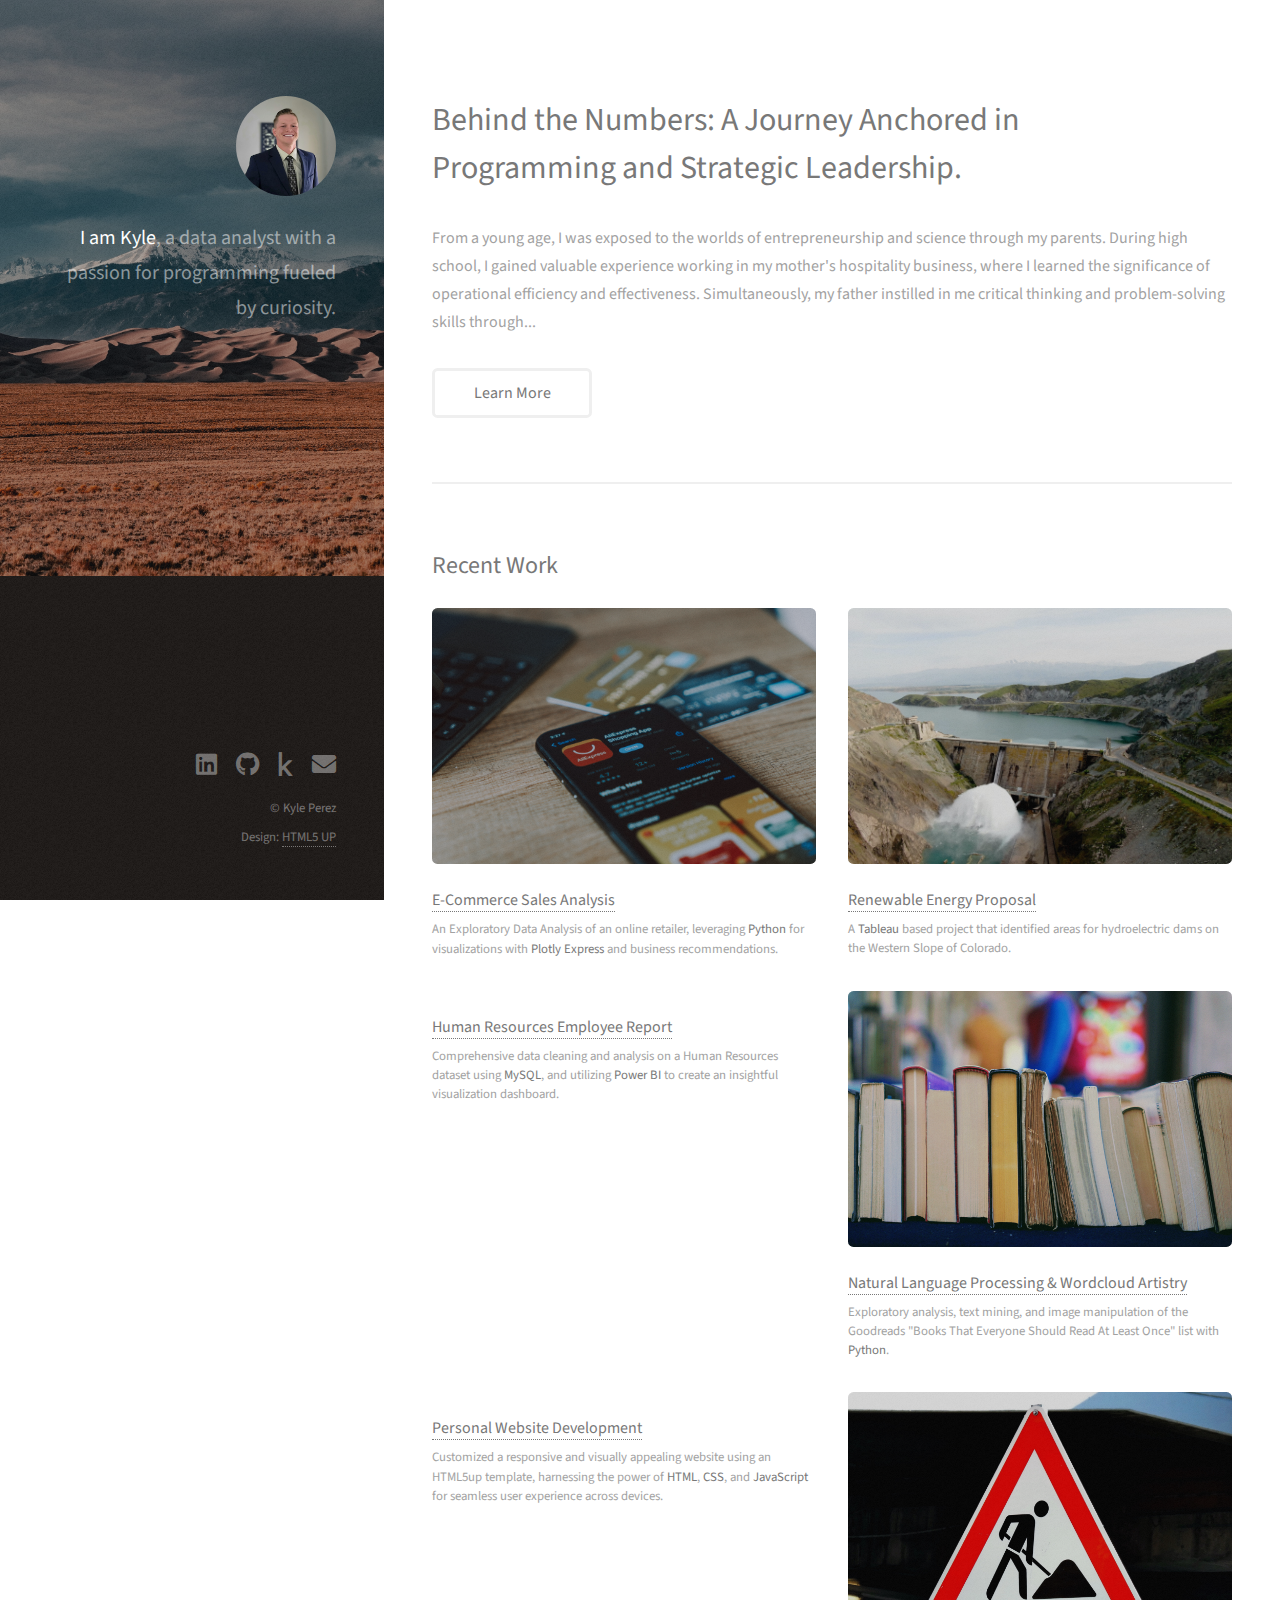
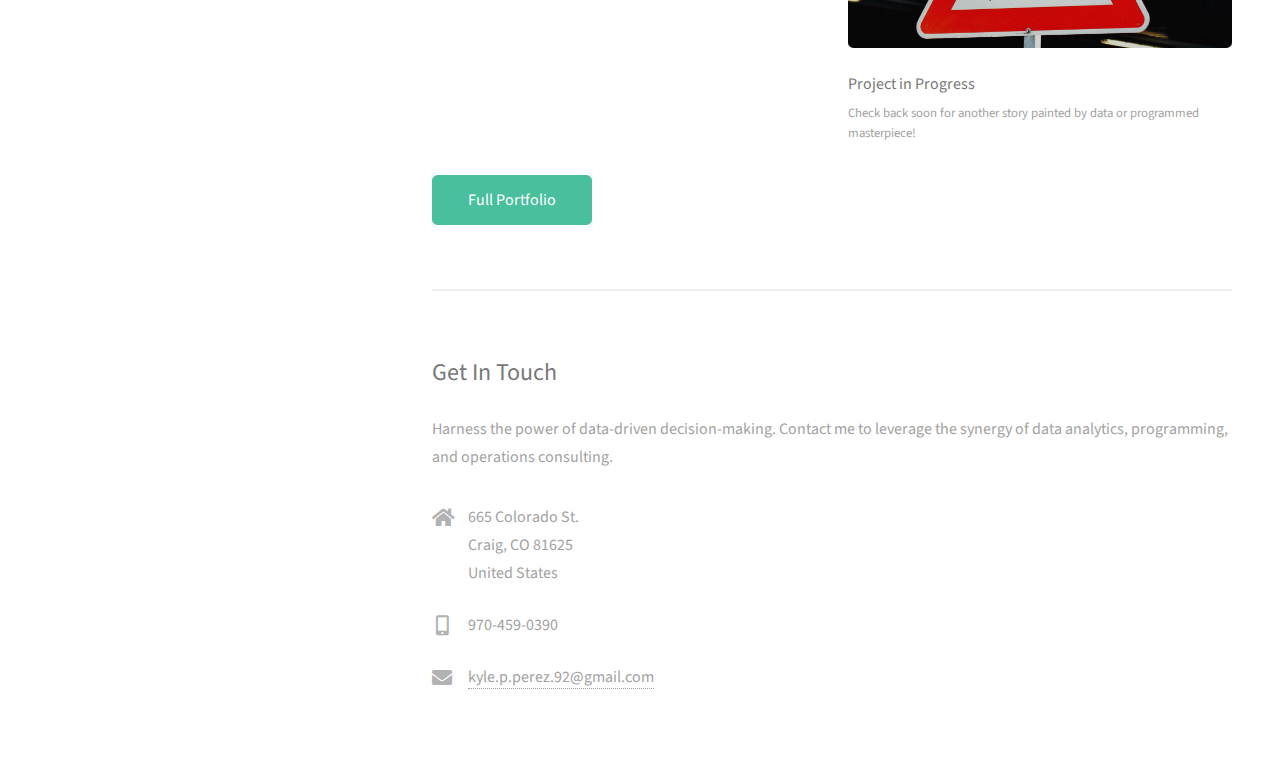
==== commit 734bad56: "edits" ====
--- a/index.html
+++ b/index.html
@@ -60,7 +60,7 @@
 								<a href="images/fulls/hr_sample.jpg" class="image fit thumb"><img src="images/thumbs/005.jpg" alt="" /></a>
 								<h3><a href="https://github.com/kpperez/HR-Employee-Report/tree/main">Human Resources Employee Report</a></h3>
 								<p>
-									Comprehensive data cleaning and analysis on a Human Resources dataset using <b>MySQL</b>, and utilizing <b>Power BI</b> to create insightful visualization dashboard.
+									Comprehensive data cleaning and analysis on a Human Resources dataset using <b>MySQL</b>, and utilizing <b>Power BI</b> to create an insightful visualization dashboard.
 								</p>
 							</article>
 							<article class="col-6 col-12-xsmall work-item">
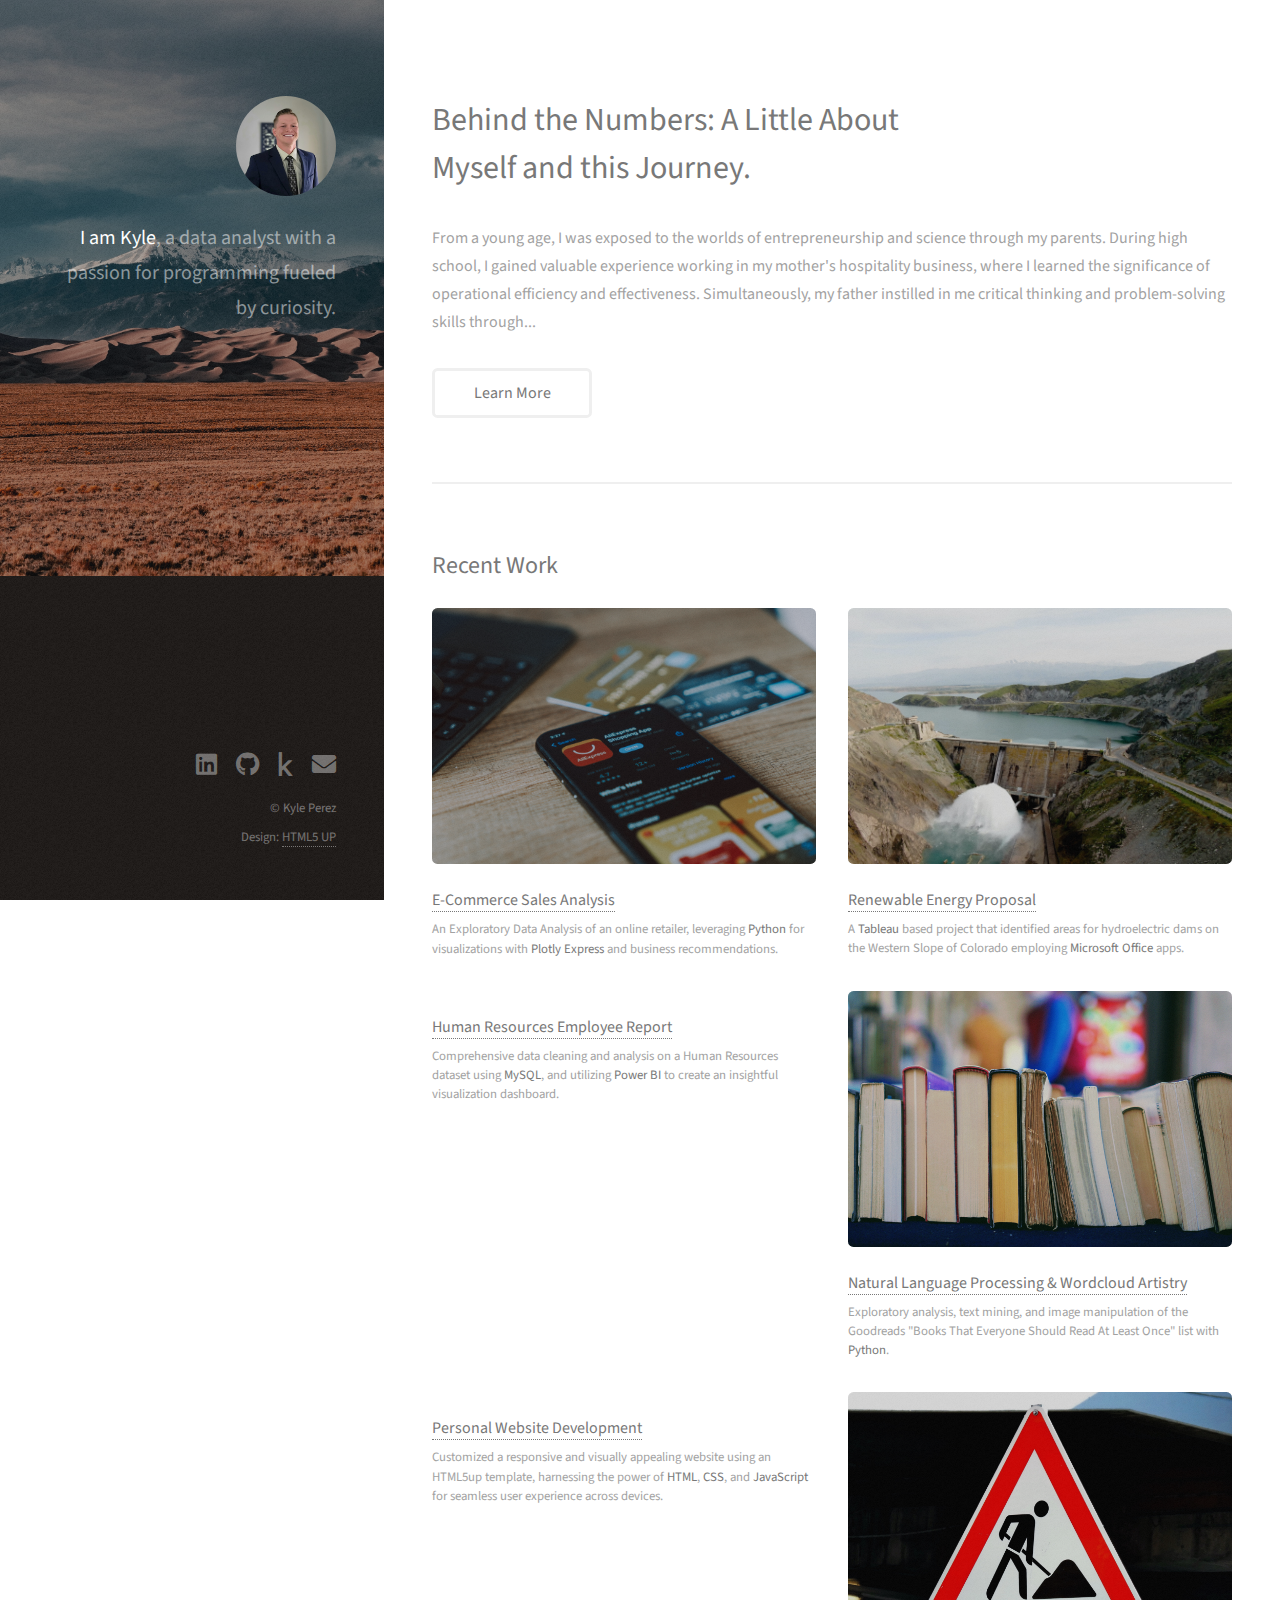
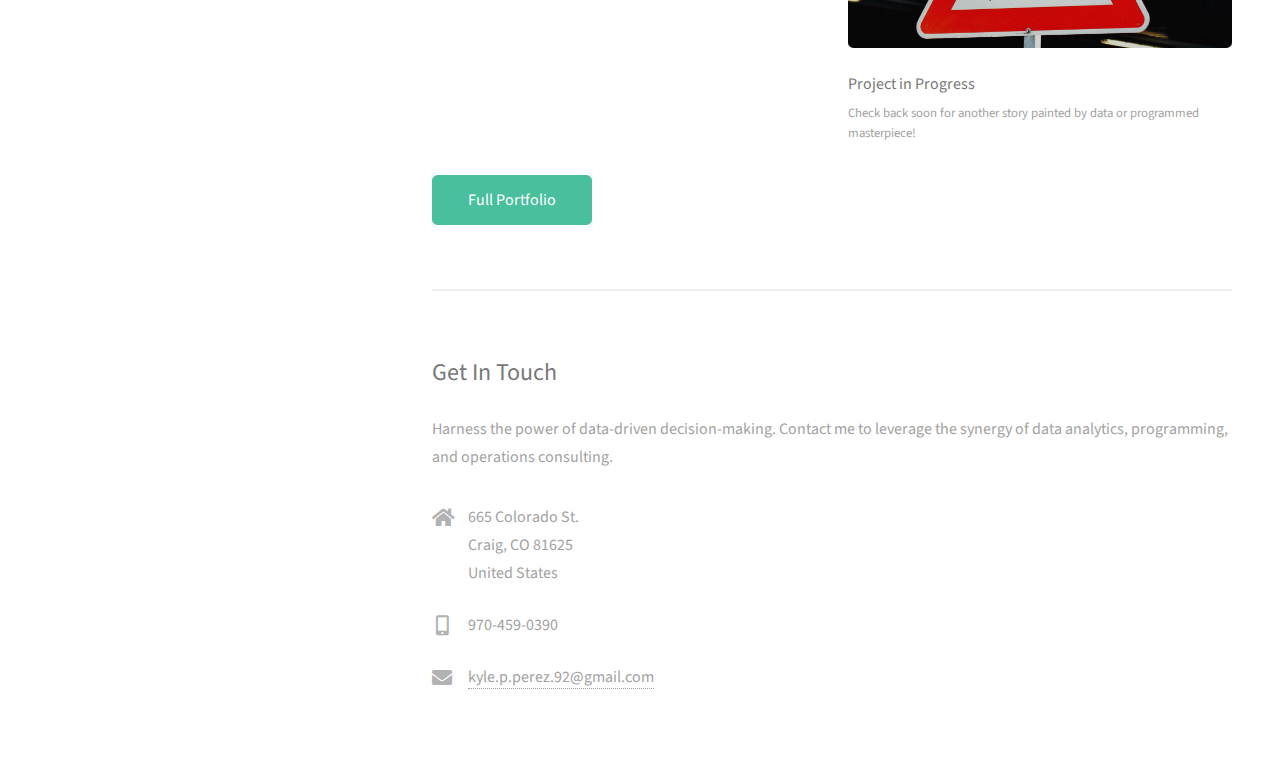
==== commit 7de80a94: "update" ====
--- a/index.html
+++ b/index.html
@@ -29,8 +29,8 @@
 				<!-- One -->
 					<section id="one">
 						<header class="major">
-							<h2>Behind the Numbers: A Journey Anchored in<br />
-								Programming and Strategic Leadership.</h2>
+							<h2>Behind the Numbers: A Little About<br />
+								Myself and this Journey.</h2>
 						</header>
 						<p>From a young age, I was exposed to the worlds of entrepreneurship and science through my parents. During high school, I gained valuable experience working in my mother's hospitality business, where I learned the significance of operational efficiency and effectiveness. Simultaneously, my father instilled in me critical thinking and problem-solving skills through...</p>
 						<ul class="actions">
@@ -51,9 +51,9 @@
 							</article>
 							<article class="col-6 col-12-xsmall work-item">
 								<a href="images/fulls/hydro_elec_sample.jpg" class="image fit thumb"><img src="images/thumbs/002.jpg" alt="" /></a>
-								<h3><a href="https://github.com/kpperez/Data-Analyst-Portfolio/tree/main/Renewable-Energy-Proposal">Renewable Energy Proposal</a></h3>
+								<h3><a href="https://github.com/kpperez/CO-Renewable-Energy/tree/main">Renewable Energy Proposal</a></h3>
 								<p>
-									A <b>Tableau</b> based project that identified areas for hydroelectric dams on the Western Slope of Colorado.
+									A <b>Tableau</b> based project that identified areas for hydroelectric dams on the Western Slope of Colorado employing <b>Microsoft Office</b> apps.
 								</p>
 							</article>
 							<article class="col-6 col-12-xsmall work-item">
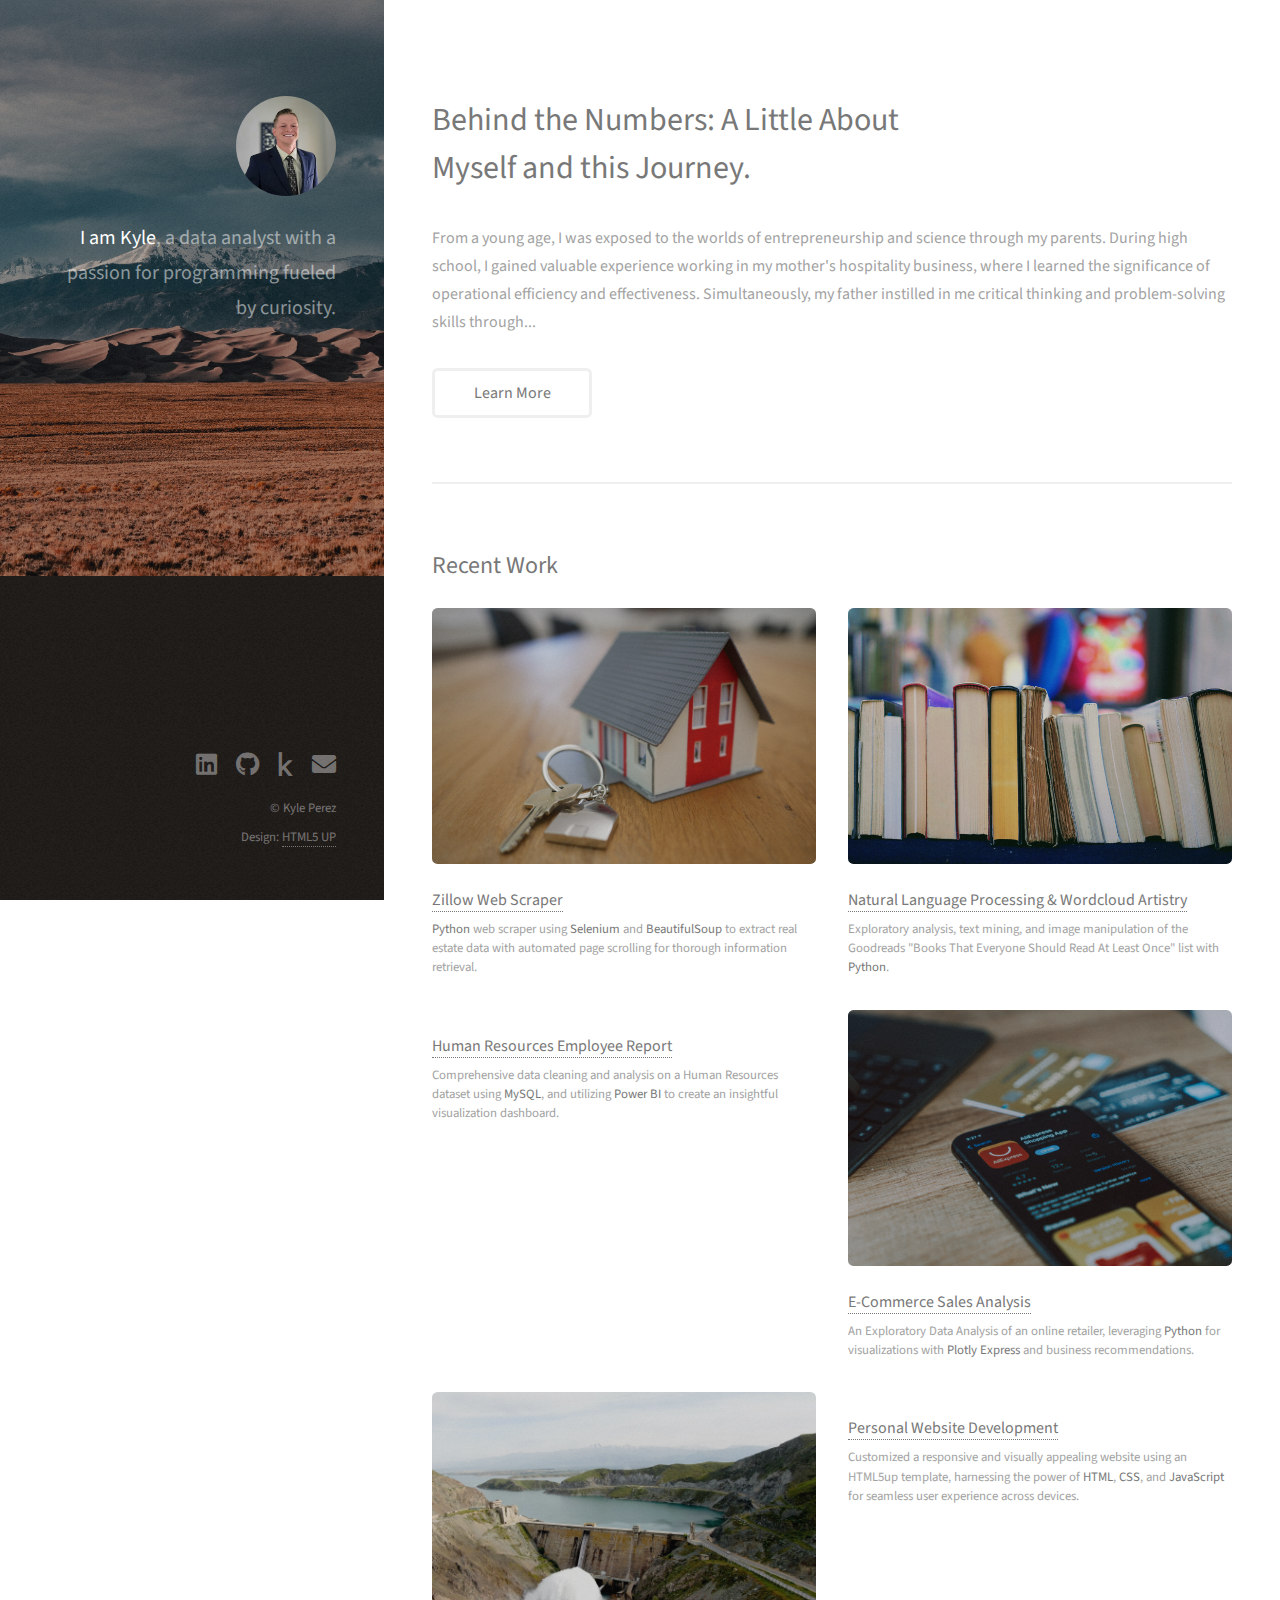
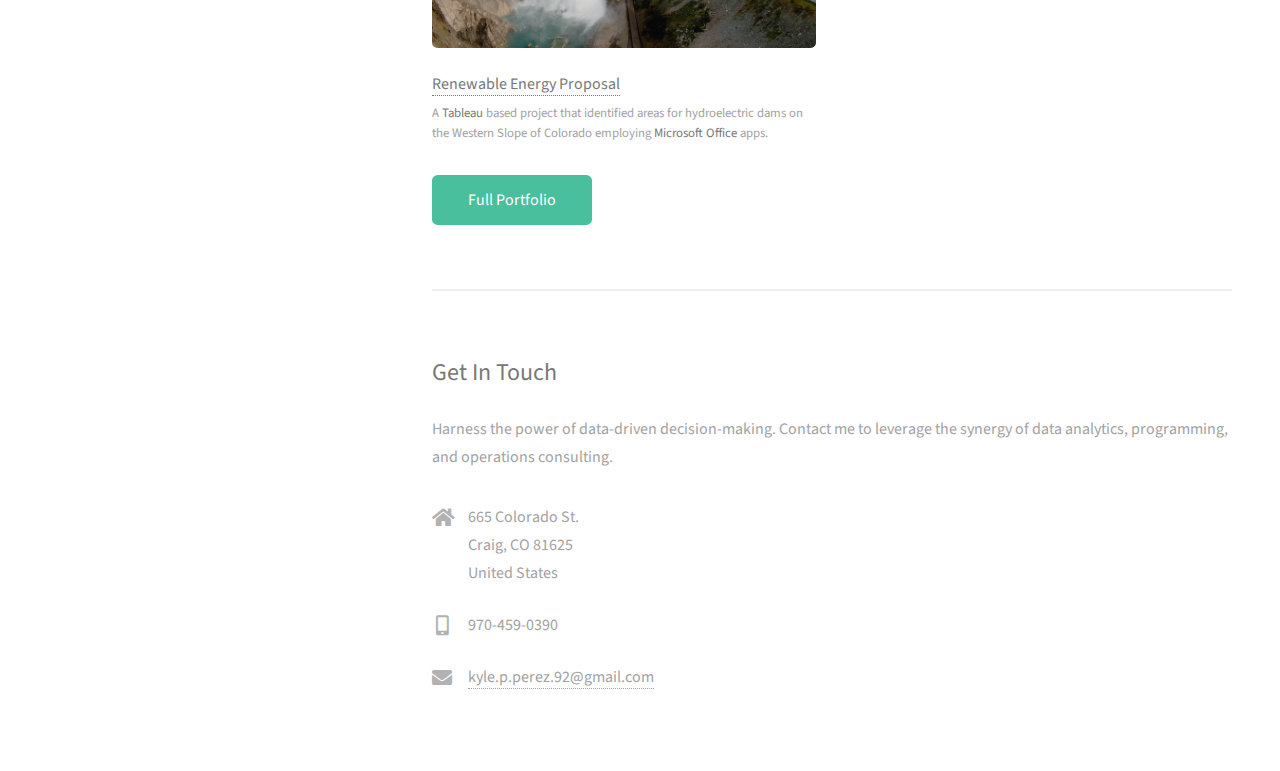
==== commit 5fa0eab7: "Add Zillow Scraper" ====
--- a/index.html
+++ b/index.html
@@ -43,6 +43,27 @@
 						<h2>Recent Work</h2>
 						<div class="row">
 							<article class="col-6 col-12-xsmall work-item">
+								<a href="images/fulls/zillow_sample.jpg" class="image fit thumb"><img src="images/thumbs/007.jpg" alt="" /></a>
+								<h3><a href="https://github.com/kpperez/Zillow-Web-Scraper/blob/main/zillow_scraper.ipynb">Zillow Web Scraper</a></h3>
+								<p>
+									<b>Python</b> web scraper using <b>Selenium</b> and <b>BeautifulSoup</b> to extract real estate data with automated page scrolling for thorough information retrieval.
+								</p>
+							</article>
+							<article class="col-6 col-12-xsmall work-item">
+								<a href="images/fulls/bookcloud_sample.jpg" class="image fit thumb"><img src="images/thumbs/004.jpg" alt="" /></a>
+								<h3><a href="https://nbviewer.org/github/kpperez/GoodReads-NLP-Analysis/blob/main/GoodReads-NLP.ipynb">Natural Language Processing & Wordcloud Artistry</a></h3>
+								<p>
+									Exploratory analysis, text mining, and image manipulation of the Goodreads "Books That Everyone Should Read At Least Once" list with <b>Python</b>.
+								</p>
+							</article>
+							<article class="col-6 col-12-xsmall work-item">
+								<a href="images/fulls/hr_sample.jpg" class="image fit thumb"><img src="images/thumbs/005.jpg" alt="" /></a>
+								<h3><a href="https://github.com/kpperez/HR-Employee-Report/tree/main">Human Resources Employee Report</a></h3>
+								<p>
+									Comprehensive data cleaning and analysis on a Human Resources dataset using <b>MySQL</b>, and utilizing <b>Power BI</b> to create an insightful visualization dashboard.
+								</p>
+							</article>
+							<article class="col-6 col-12-xsmall work-item">
 								<a href="images/fulls/ecommerce_sample.jpg" class="image fit thumb"><img src="images/thumbs/001.jpg" alt="" /></a>
 								<h3><a href="https://nbviewer.org/github/kpperez/Online-Retailer-EDA/blob/main/PXecommerce.ipynb">E-Commerce Sales Analysis</a></h3>
 								<p>
@@ -57,36 +78,15 @@
 								</p>
 							</article>
 							<article class="col-6 col-12-xsmall work-item">
-								<a href="images/fulls/hr_sample.jpg" class="image fit thumb"><img src="images/thumbs/005.jpg" alt="" /></a>
-								<h3><a href="https://github.com/kpperez/HR-Employee-Report/tree/main">Human Resources Employee Report</a></h3>
-								<p>
-									Comprehensive data cleaning and analysis on a Human Resources dataset using <b>MySQL</b>, and utilizing <b>Power BI</b> to create an insightful visualization dashboard.
-								</p>
-							</article>
-							<article class="col-6 col-12-xsmall work-item">
-								<a href="images/fulls/bookcloud_sample.jpg" class="image fit thumb"><img src="images/thumbs/004.jpg" alt="" /></a>
-								<h3><a href="https://github.com/kpperez/Data-Analyst-Portfolio/tree/main/Wordcloud-Artistry">Natural Language Processing & Wordcloud Artistry</a></h3>
-								<p>
-									Exploratory analysis, text mining, and image manipulation of the Goodreads "Books That Everyone Should Read At Least Once" list with <b>Python</b>.
-								</p>
-							</article>
-							<article class="col-6 col-12-xsmall work-item">
 								<a href="images/fulls/webpage_full.jpg" class="image fit thumb"><img src="images/thumbs/003.jpg" alt="" /></a>
 								<h3><a href="https://github.com/kpperez/kyleperez.github.io">Personal Website Development</a></h3>
 								<p>
 									Customized a responsive and visually appealing website using an HTML5up template, harnessing the power of <b>HTML</b>, <b>CSS</b>, and <b>JavaScript</b> for seamless user experience across devices.
 								</p>
 							</article>
-							<article class="col-6 col-12-xsmall work-item">
-								<a href="images/fulls/006.jpg" class="image fit thumb"><img src="images/thumbs/006.jpg" alt="" /></a>
-								<h3>Project in Progress</h3>
-								<p>
-									Check back soon for another story painted by data or programmed masterpiece!
-								</p>
-							</article>
 						</div>
 						<ul class="actions">
-							<li><a href="https://github.com/kpperez/Data-Analyst-Portfolio" class="button primary">Full Portfolio</a></li>
+							<li><a href="https://github.com/kpperez/Portfolio-Guide/blob/main/README.md" class="button primary">Full Portfolio</a></li>
 						</ul>
 					</section>
 
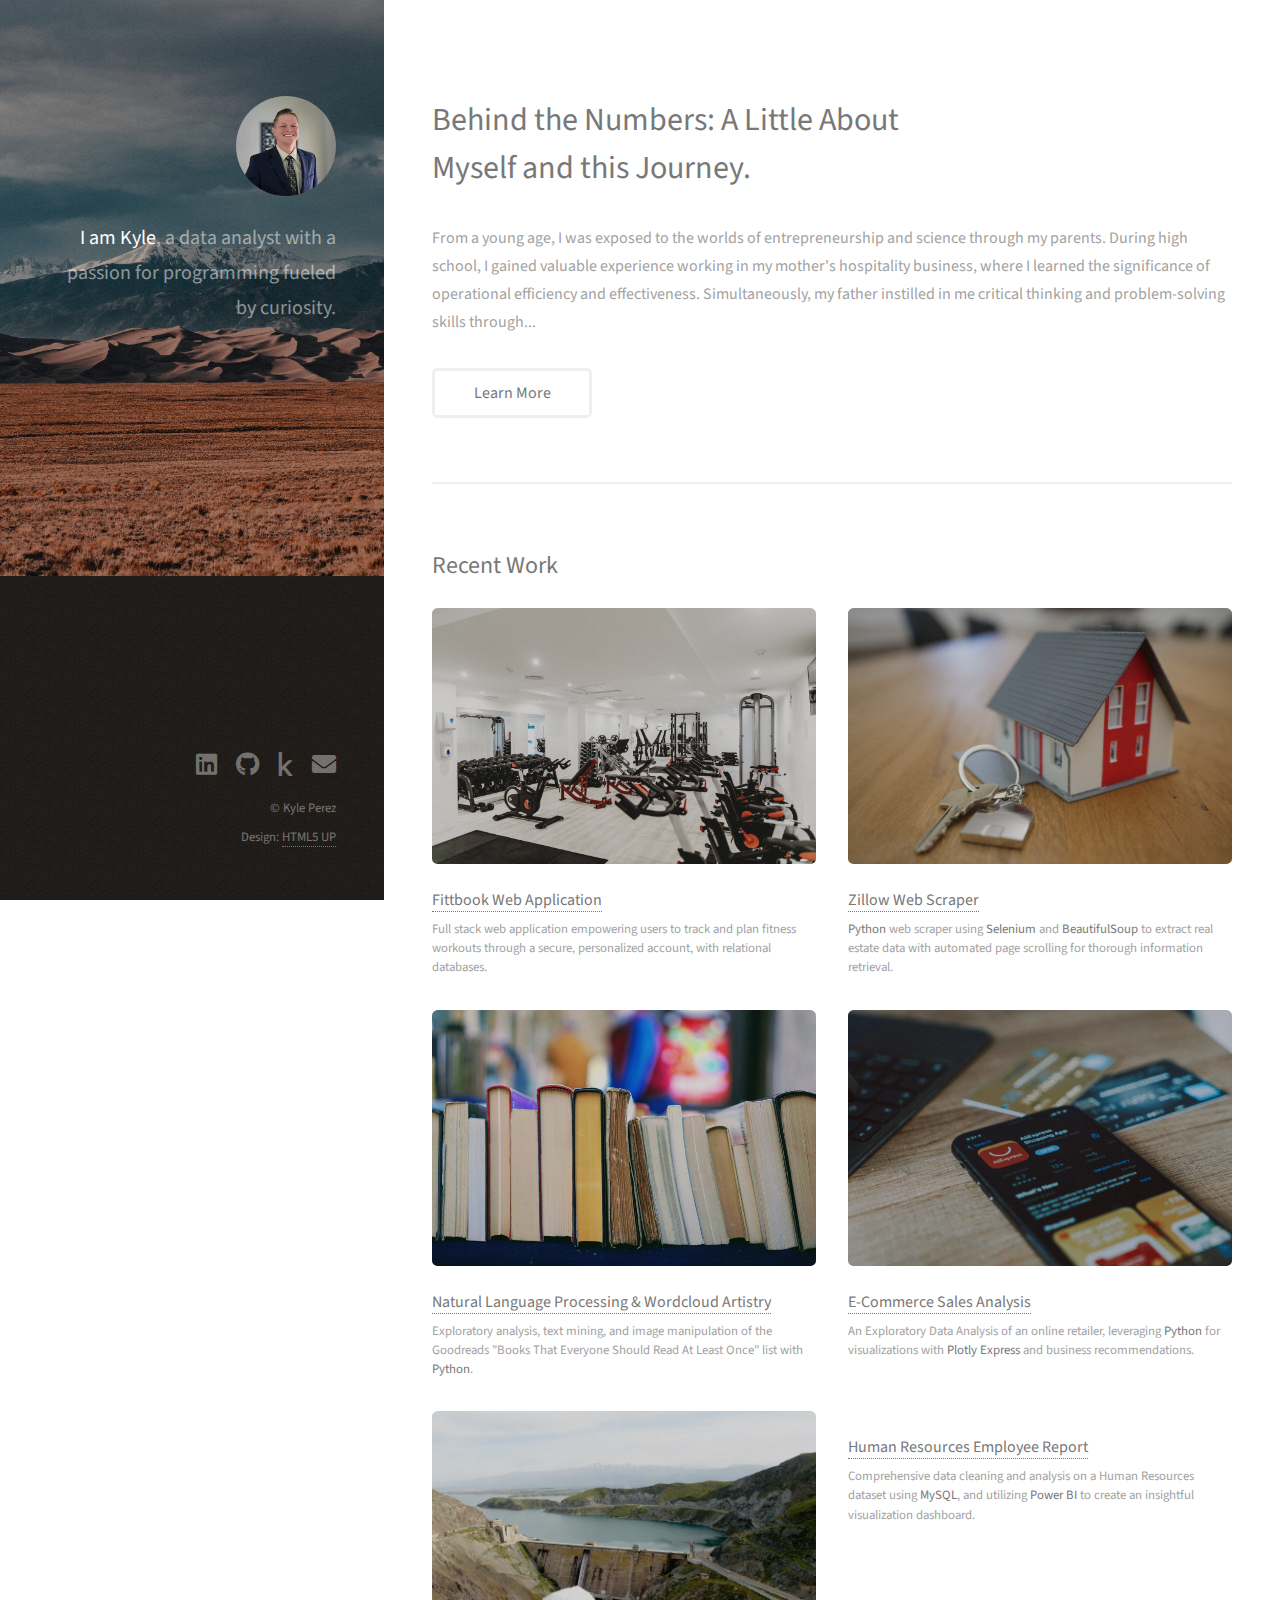
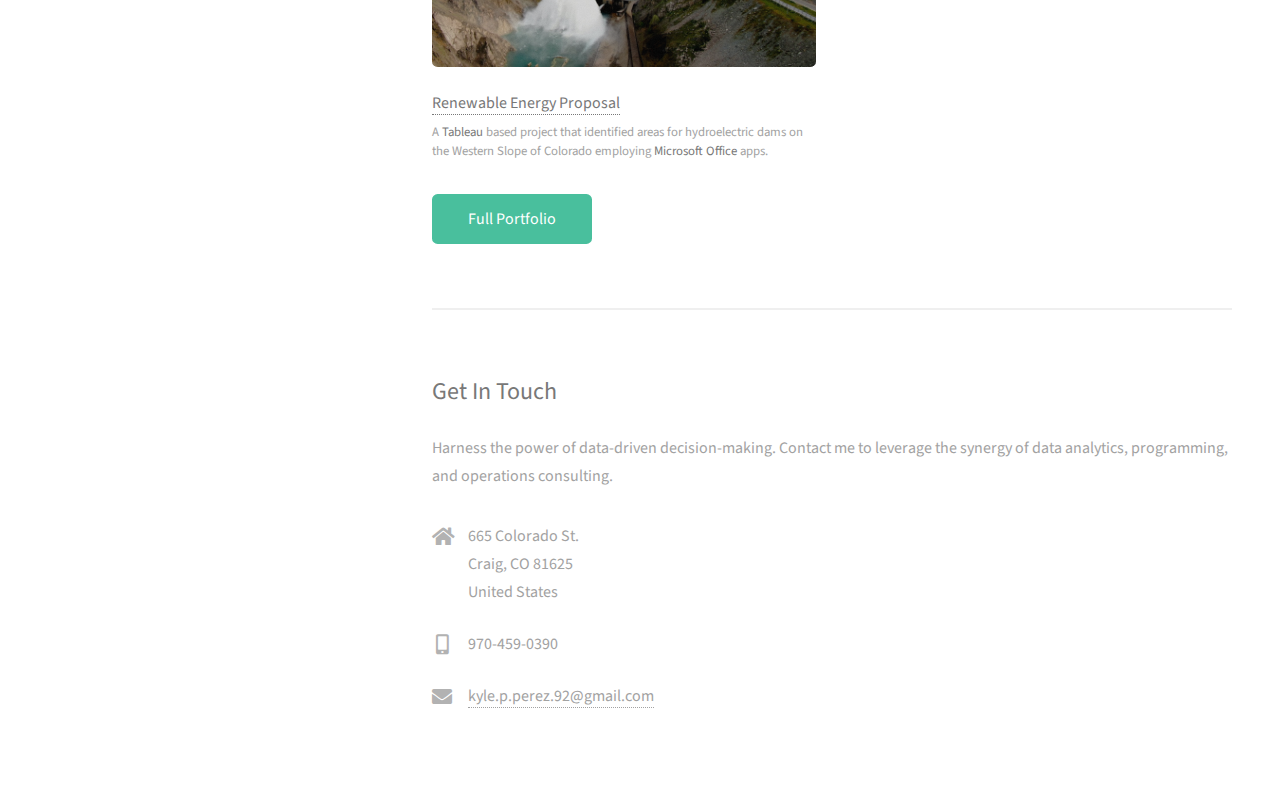
==== commit b44296b1: "add fittbook" ====
--- a/index.html
+++ b/index.html
@@ -43,6 +43,13 @@
 						<h2>Recent Work</h2>
 						<div class="row">
 							<article class="col-6 col-12-xsmall work-item">
+								<a href="images/fulls/FittbookThumbnail.jpg" class="image fit thumb"><img src="images/thumbs/gymlight.jpg" alt="" /></a>
+								<h3><a href="https://github.com/kpperez/Fittbook-Web-App/tree/main">Fittbook Web Application</a></h3>
+								<p>
+									Full stack web application empowering users to track and plan fitness workouts through a secure, personalized account, with relational databases.
+								</p>
+							</article>
+							<article class="col-6 col-12-xsmall work-item">
 								<a href="images/fulls/zillow_sample.jpg" class="image fit thumb"><img src="images/thumbs/007.jpg" alt="" /></a>
 								<h3><a href="https://github.com/kpperez/Zillow-Web-Scraper/blob/main/zillow_scraper.ipynb">Zillow Web Scraper</a></h3>
 								<p>
@@ -54,13 +61,6 @@
 								<h3><a href="https://nbviewer.org/github/kpperez/GoodReads-NLP-Analysis/blob/main/GoodReads-NLP.ipynb">Natural Language Processing & Wordcloud Artistry</a></h3>
 								<p>
 									Exploratory analysis, text mining, and image manipulation of the Goodreads "Books That Everyone Should Read At Least Once" list with <b>Python</b>.
-								</p>
-							</article>
-							<article class="col-6 col-12-xsmall work-item">
-								<a href="images/fulls/hr_sample.jpg" class="image fit thumb"><img src="images/thumbs/005.jpg" alt="" /></a>
-								<h3><a href="https://github.com/kpperez/HR-Employee-Report/tree/main">Human Resources Employee Report</a></h3>
-								<p>
-									Comprehensive data cleaning and analysis on a Human Resources dataset using <b>MySQL</b>, and utilizing <b>Power BI</b> to create an insightful visualization dashboard.
 								</p>
 							</article>
 							<article class="col-6 col-12-xsmall work-item">
@@ -78,10 +78,10 @@
 								</p>
 							</article>
 							<article class="col-6 col-12-xsmall work-item">
-								<a href="images/fulls/webpage_full.jpg" class="image fit thumb"><img src="images/thumbs/003.jpg" alt="" /></a>
-								<h3><a href="https://github.com/kpperez/kyleperez.github.io">Personal Website Development</a></h3>
+								<a href="images/fulls/hr_sample.jpg" class="image fit thumb"><img src="images/thumbs/005.jpg" alt="" /></a>
+								<h3><a href="https://github.com/kpperez/HR-Employee-Report/tree/main">Human Resources Employee Report</a></h3>
 								<p>
-									Customized a responsive and visually appealing website using an HTML5up template, harnessing the power of <b>HTML</b>, <b>CSS</b>, and <b>JavaScript</b> for seamless user experience across devices.
+									Comprehensive data cleaning and analysis on a Human Resources dataset using <b>MySQL</b>, and utilizing <b>Power BI</b> to create an insightful visualization dashboard.
 								</p>
 							</article>
 						</div>
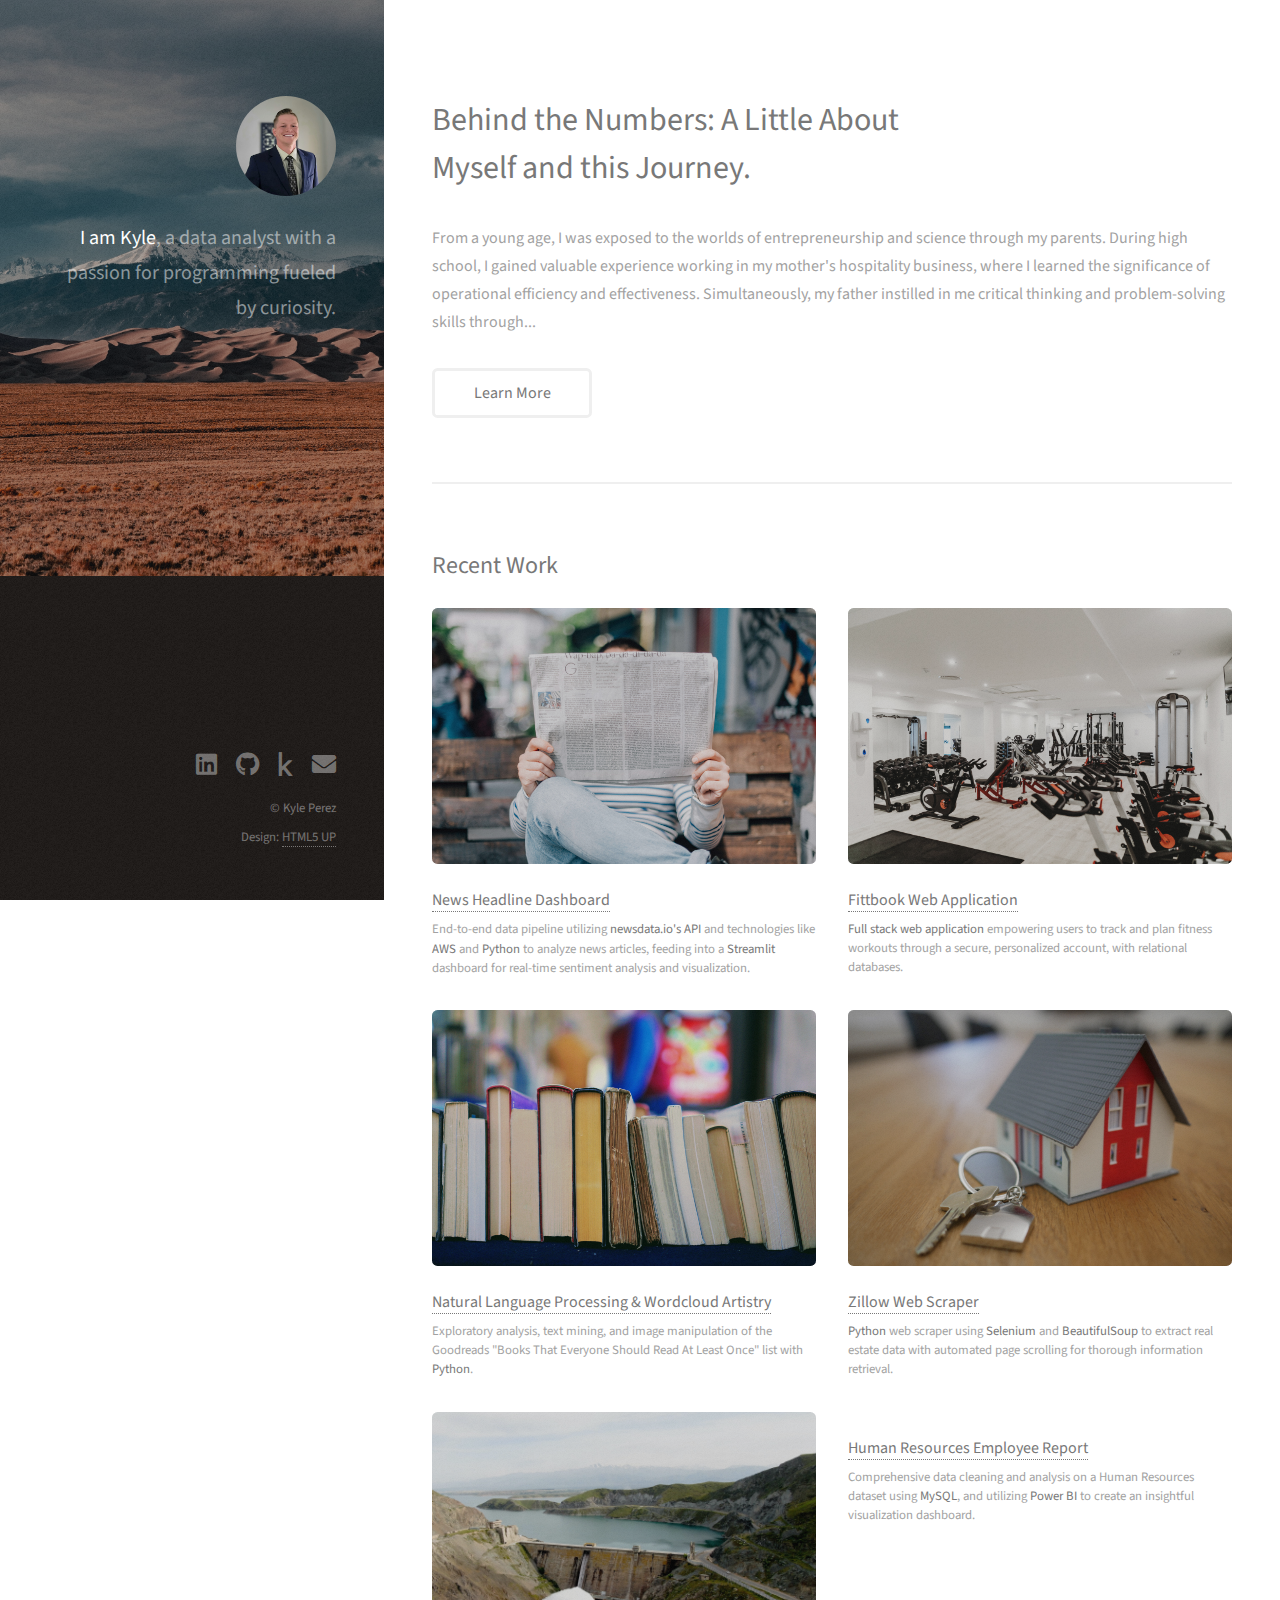
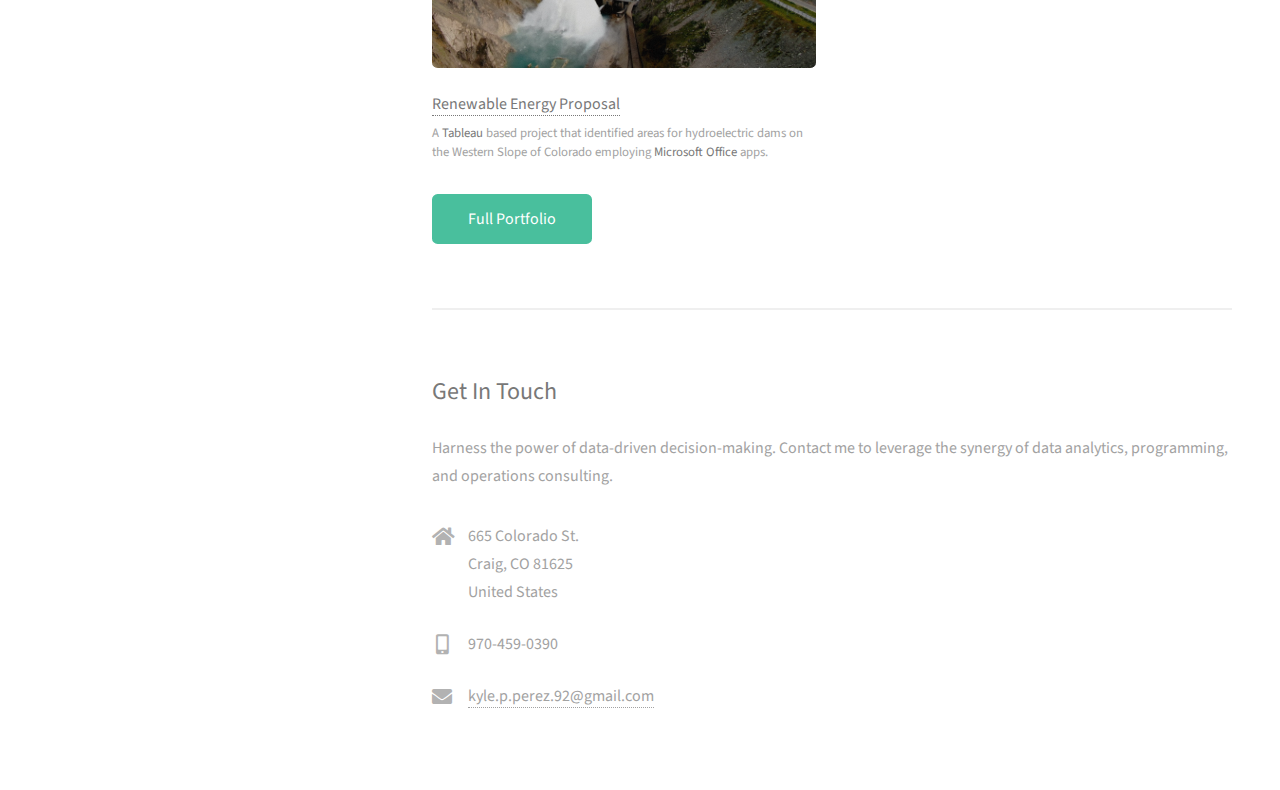
==== commit fd6b793f: "added my news headline project, updated about me" ====
--- a/index.html
+++ b/index.html
@@ -43,17 +43,17 @@
 						<h2>Recent Work</h2>
 						<div class="row">
 							<article class="col-6 col-12-xsmall work-item">
+								<a href="images/fulls/news_data_pipeline.jpg" class="image fit thumb"><img src="images/thumbs/news_paper_reading.jpg" alt="" /></a>
+								<h3><a href="https://news-data-dashboard-kpperez.streamlit.app/">News Headline Dashboard</a></h3>
+								<p>
+									End-to-end data pipeline utilizing <b>newsdata.io's API</b> and technologies like <b>AWS</b> and <b>Python</b> to analyze news articles, feeding into a <b>Streamlit</b> dashboard for real-time sentiment analysis and visualization.
+								</p>
+							</article>
+							<article class="col-6 col-12-xsmall work-item">
 								<a href="images/fulls/FittbookThumbnail.jpg" class="image fit thumb"><img src="images/thumbs/gymlight.jpg" alt="" /></a>
 								<h3><a href="https://github.com/kpperez/Fittbook-Web-App/tree/main">Fittbook Web Application</a></h3>
 								<p>
-									Full stack web application empowering users to track and plan fitness workouts through a secure, personalized account, with relational databases.
-								</p>
-							</article>
-							<article class="col-6 col-12-xsmall work-item">
-								<a href="images/fulls/zillow_sample.jpg" class="image fit thumb"><img src="images/thumbs/007.jpg" alt="" /></a>
-								<h3><a href="https://github.com/kpperez/Zillow-Web-Scraper/blob/main/zillow_scraper.ipynb">Zillow Web Scraper</a></h3>
-								<p>
-									<b>Python</b> web scraper using <b>Selenium</b> and <b>BeautifulSoup</b> to extract real estate data with automated page scrolling for thorough information retrieval.
+									<b>Full stack web application</b> empowering users to track and plan fitness workouts through a secure, personalized account, with relational databases.
 								</p>
 							</article>
 							<article class="col-6 col-12-xsmall work-item">
@@ -64,10 +64,10 @@
 								</p>
 							</article>
 							<article class="col-6 col-12-xsmall work-item">
-								<a href="images/fulls/ecommerce_sample.jpg" class="image fit thumb"><img src="images/thumbs/001.jpg" alt="" /></a>
-								<h3><a href="https://nbviewer.org/github/kpperez/Online-Retailer-EDA/blob/main/PXecommerce.ipynb">E-Commerce Sales Analysis</a></h3>
+								<a href="images/fulls/zillow_sample.jpg" class="image fit thumb"><img src="images/thumbs/007.jpg" alt="" /></a>
+								<h3><a href="https://github.com/kpperez/Zillow-Web-Scraper/blob/main/zillow_scraper.ipynb">Zillow Web Scraper</a></h3>
 								<p>
-									An Exploratory Data Analysis of an online retailer, leveraging <b>Python</b> for visualizations with <b>Plotly Express</b> and business recommendations.
+									<b>Python</b> web scraper using <b>Selenium</b> and <b>BeautifulSoup</b> to extract real estate data with automated page scrolling for thorough information retrieval.
 								</p>
 							</article>
 							<article class="col-6 col-12-xsmall work-item">
